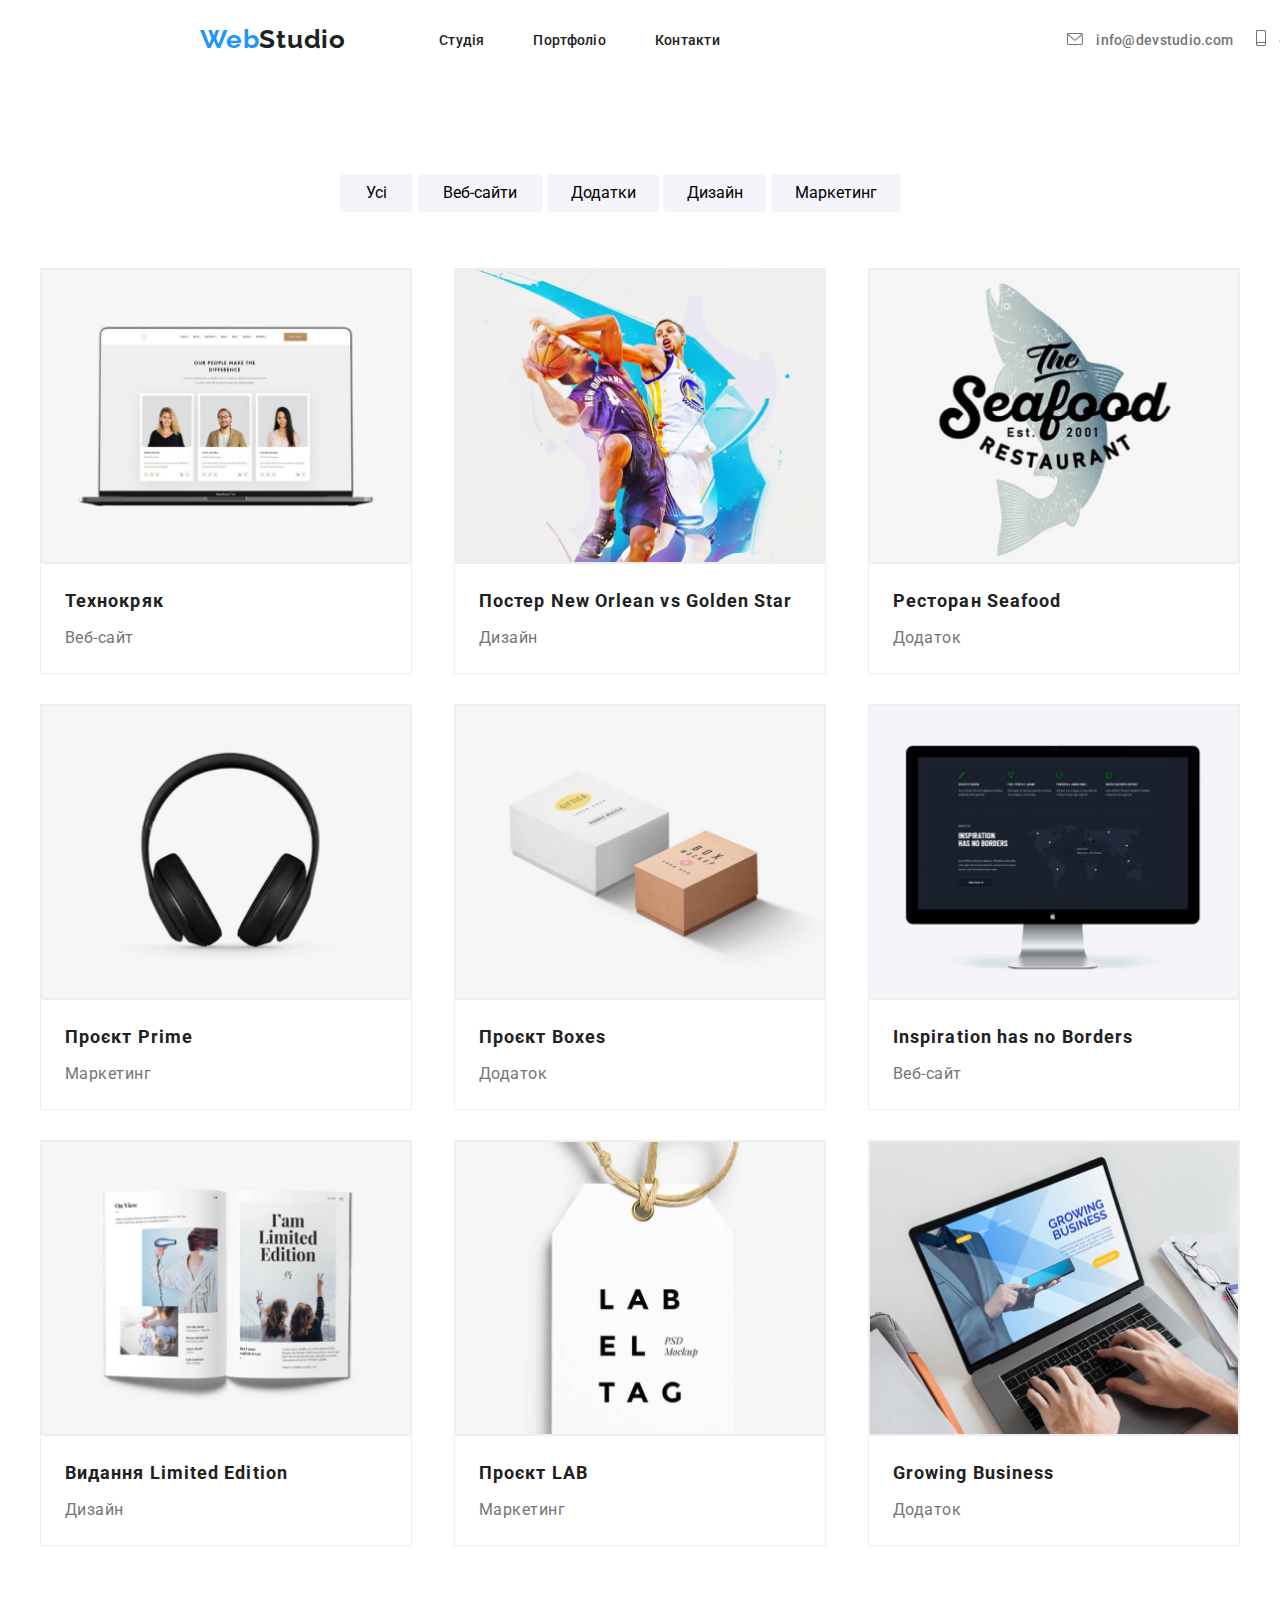
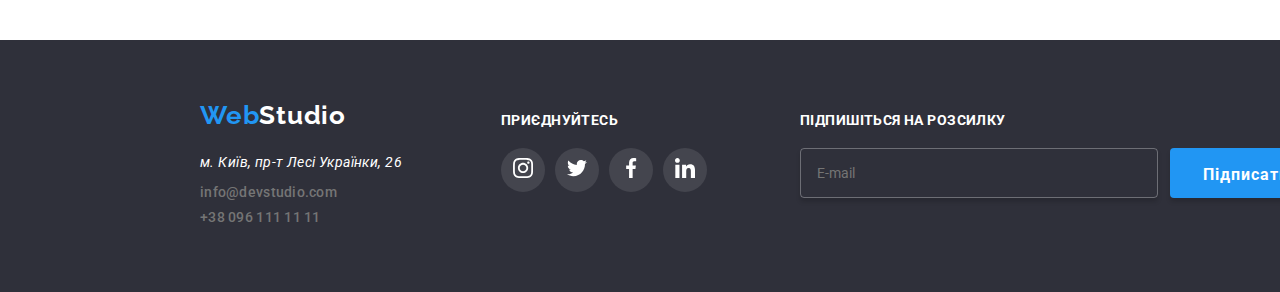
==== portfolio.html @ ee309ab2 "updated" ====
<!DOCTYPE html>
<html lang="en">
  <head>
    <meta charset="UTF-8" />
    <meta http-equiv="X-UA-Compatible" content="IE=edge" />
    <meta name="viewport" content="width=device-width, initial-scale=1.0" />
    <title>Portfolio</title>
    <link href="
https://cdn.jsdelivr.net/npm/modern-normalize@1.1.0/modern-normalize.min.css
" rel="stylesheet">
<link href="https://fonts.googleapis.com/css2?family=Raleway:wght@700&family=Roboto:wght@400;500;700;900&display=swap" 
rel="stylesheet">
<link rel="stylesheet" href="./css/main.min.css">
  </head>
  <body>
    <div class="container">
      <header class="header">
        <div class="header-wrapper">   
              <div class="nav-menu">  
                  <a class="logo-link" href="./index.html"
                ><span class="web">Web</span>Studio</a
              >
            <nav class="navigation">
              <ul class="nav-list">
                <li class="nav-list-item"><a class="nav-list-link-h" href="./index.html"> Студія </a></li>
                <li class="nav-list-item"><a class="nav-list-link-h" href="./portfolio.html"> Портфоліо </a></li>
                <li class="nav-list-item"><a class="nav-list-link-h" href="#"> Контакти </a></li>
              </ul>
            </nav>
            </div>
              <div class="contacts">
                <a class="contact" href="mailto:info@devstudio.com"> 
                  <svg class="icon-contact" width="16" height="12">
                    <use href="./img/icons/symbol-defs.svg#icon-envelope">
                    
                    </use>
                  </svg>
                  info@devstudio.com </a>
                <a class="contact" href="tel:+380961111111">
                  <svg class="icon-contact" width="10" height="16">
                    <use href="./img/icons/symbol-defs.svg#icon-smartphone">

                    </use>
                  </svg> 
                  +38 096 111 11 11</a>
              </div>
        </div>
      </header>
      <!--Golovnyi kontent-->
      <main>
        <div class="main-wrapper">
        <section>
          <div class="btn-s">
          <button class="btn-1"  type="button">Усі</button>
          <button class="btn-2"  type="button">Веб-сайти</button>
          <button class="btn-3"  type="button">Додатки</button>
          <button class="btn-4"  type="button">Дизайн</button>
          <button class="btn-5"  type="button">Маркетинг</button>
          </div>
        </section>
        <section>
          <div class="projects">
              <ul class="works">
                <li class="div-over">
                  <div class="div-to-6">
                    <div class="thumb-p">
                      <img src="imgport/img1.jpg" alt="Технокряк" />
                      <div class="overlay">
                      <p class="portfolio-hover-text">Ресурс пропонує комплексні пропозиції з різним рівнем функціоналу та сервісів. Все це дозволить відвідувачу отримати вичерпні відомості про компанію чи приватну особу.</p>
                    </div>
                    </div>
                    <h3 class="title">Технокряк</h3>
                    <p class="program-type">Веб-сайт</p>
                  </div>
                </li>
                <li class="div-over">
                  <div class="div-to-6">
                    <div class="thumb-p">
                    <img src="imgport/img2.jpg" alt="Постер New Orlean vs Golden Star" />
                      <div class="overlay">
                      <p class="portfolio-hover-text">Ресурс пропонує комплексні пропозиції з різним рівнем функціоналу та сервісів. Все це дозволить відвідувачу отримати вичерпні відомості про компанію чи приватну особу.</p>
                    </div>
                    </div>
                    <h3 class="title">Постер New Orlean vs Golden Star</h3>
                    <p class="program-type">Дизайн</p>
                  </div>
                </li>
                <li class="div-over">
                  <div class="div-to-6">
                    <div class="thumb-p">
                      <img src="imgport/img3.jpg" alt="Ресторан Seafood" />
                      <div class="overlay">
                      <p class="portfolio-hover-text">Ресурс пропонує комплексні пропозиції з різним рівнем функціоналу та сервісів. Все це дозволить відвідувачу отримати вичерпні відомості про компанію чи приватну особу.</p>
                    </div>
                    </div>
                    <h3 class="title">Ресторан Seafood</h3>
                    <p class="program-type">Додаток</p>
                  </div>
                </li>
                <li class="div-over">
                  <div class="div-to-6">
                    <div class="thumb-p">
                      <img src="imgport/img4.jpg" alt="Проєкт Prime" />
                      <div class="overlay">
                      <p class="portfolio-hover-text">Ресурс пропонує комплексні пропозиції з різним рівнем функціоналу та сервісів. Все це дозволить відвідувачу отримати вичерпні відомості про компанію чи приватну особу.</p>
                    </div>
                    </div>
                    <h3 class="title">Проєкт Prime</h3>
                    <p class="program-type">Маркетинг</p>
                  </div>
                </li>
                <li class="div-over">
                  <div class="div-to-6">
                    <div class="thumb-p">
                    <img src="imgport/img5.jpg" alt="Проєкт Boxes">
                      <div class="overlay">
                      <p class="portfolio-hover-text">Ресурс пропонує комплексні пропозиції з різним рівнем функціоналу та сервісів. Все це дозволить відвідувачу отримати вичерпні відомості про компанію чи приватну особу.</p>
                    </div>
                    </div>
                    <h3 class="title">Проєкт Boxes</h3>
                    <p class="program-type">Додаток</p>
                  </div>
                </li>
                <li class="div-over">
                  <div class="div-to-6">
                    <div class="thumb-p">
                      <img src="imgport/img6.jpg" alt="Inspiration has no Borders">
                      <div class="overlay">
                      <p class="portfolio-hover-text">Ресурс пропонує комплексні пропозиції з різним рівнем функціоналу та сервісів. Все це дозволить відвідувачу отримати вичерпні відомості про компанію чи приватну особу.</p>
                    </div>
                    </div>
                    <h3 class="title">Inspiration has no Borders</h3>
                    <p class="program-type">Веб-сайт</p>
                  </div>
                </li>
                <li class="div-over">
                  <div class="div-from-7">
                    <div class="thumb-p">
                      <img src="imgport/img7.jpg" alt="Видання Limited Edition">
                      <div class="overlay">
                      <p class="portfolio-hover-text">Ресурс пропонує комплексні пропозиції з різним рівнем функціоналу та сервісів. Все це дозволить відвідувачу отримати вичерпні відомості про компанію чи приватну особу.</p>
                      </div>
                    </div>
                    <h3 class="title">Видання Limited Edition</h3>
                    <p class="program-type">Дизайн</p>
                  </div>
                </li>
                <li class="div-over">
                  <div class="div-from-7">
                    <div class="thumb-p">
                      <img src="imgport/img8.jpg" alt="Проєкт LAB">
                      <div class="overlay">
                      <p class="portfolio-hover-text">Ресурс пропонує комплексні пропозиції з різним рівнем функціоналу та сервісів. Все це дозволить відвідувачу отримати вичерпні відомості про компанію чи приватну особу.</p>
                    </div>
                    </div>
                    <h3 class="title">Проєкт LAB</h3>
                    <p class="program-type">Маркетинг</p>
                  </div>
                </li>
                <li class="div-over">
                  <div class="div-from-7">
                    <div class="thumb-p">
                      <img src="imgport/img9.jpg" alt="Growing Business">
                      <div class="overlay">
                      <p class="portfolio-hover-text">Ресурс пропонує комплексні пропозиції з різним рівнем функціоналу та сервісів. Все це дозволить відвідувачу отримати вичерпні відомості про компанію чи приватну особу.</p>
                    </div>
                    </div>
                    <h3 class="title">Growing Business</h3>
                    <p class="program-type">Додаток</p>
                  </div>
                </li>
              </ul>
            </div>
        </section>
        </div>
      </main>
      <!--Футер-->
  <footer class="footer">
        <div class="footer-wrapper">
          <section class="address">
          <div class="address-footer">
            <!--logo-->
            <nav class="nav-logo">
              <a class="logo" href="./index.html"><span class="web">Web</span>Studio</a>
            </nav>
            <!--Aдреса-->
            <address class="street">м. Київ, пр-т Лесі Українки, 26</address>
            <!--Контактні дані-->
            <ul class="contact-footer">
              <li>
                <a href="mailto:info@devstudio.com"> info@devstudio.com </a>
              </li>
              <li class="tel-item">
                <a href="tel:+380961111111"> +38 096 111 11 11 </a>
              </li>
            </ul>
            </div>
            </section>
            <section class="join">
              <h2>приєднуйтесь</h2>
                    <ul class="links-footer">
                      <li class="link-li-footer">
                        <a href="#">
                          <svg class="link-footer">
                            <use href="./img/icons/symbol-defs.svg#icon-instagram">

                            </use>
                          </svg>
                        </a>
                      </li>
                      <li class="link-li-footer">
                        <a href="#">
                          <svg class="link-footer">
                            <use href="./img/icons/symbol-defs.svg#icon-twitter">

                            </use>
                          </svg>
                        </a>
                      </li>
                      <li class="link-li-footer">
                        <a href="#">
                          <svg class="link-footer">
                            <use href="./img/icons/symbol-defs.svg#icon-facebook">

                            </use>
                          </svg>
                        </a>
                      </li>
                      <li class="link-li-footer">
                        <a href="#">
                          <svg class="link-footer">
                            <use href="./img/icons/symbol-defs.svg#icon-linkedin">

                            </use>
                          </svg>
                        </a>
                      </li>
                    </ul>
        </section>
        <!-- telegram -->
                <section class="telegram">
          <form class="footer-form">
            <label class="footer-label">Підпишіться на розсилку
              <input class="footer-input" type="email" required placeholder="E-mail" >
            </label>
            <button type="submit" class="telegram-btn">
              Підписатися
              <svg class="telegram-icon">
                <use href="./img/icons/symbol-defs.svg#icon-telegram-modal"></use>
              </svg>
            </button>
          </form>
        </section>
        </div>
      </footer>
    </div>
  </body>
</html>
---- css/main.min.css ----
.footer{width:1600px;height:252px;background-color:#2f303a;padding-top:60px;padding-bottom:60px}.logo{font-family:"Raleway",sans-serif;font-weight:700;font-size:26px;line-height:1.2;letter-spacing:.03em;color:#fff;text-decoration:none}.address-footer{display:flex;flex-direction:column;width:231px}.street{margin-top:20px;font-weight:400;font-size:14px;line-height:1.71;letter-spacing:.03em;margin-bottom:9px;color:#fff}.tel-item{margin-top:9px}.footer-wrapper{display:flex;width:1200px;margin:0 auto}.contact-footer{font-weight:500;font-size:14px;line-height:1.15;letter-spacing:.02em}.contact-footer a{text-decoration:none;color:#757575}.address-footer a:hover{color:#2196f3;transition:color 500ms ease-out}.address-footer a:focus{color:#2196f3;transition:color 500ms ease-out}.footer-wrapper a:focus{color:#2196f3;transition:color 500ms ease-out}.link-footer{width:20px;height:20px;fill:#fff}.links-footer{display:flex;justify-content:space-between;width:206px}.link-li-footer{display:flex;justify-content:center;align-items:center;width:44px;height:44px;border-radius:50%;background-color:rgba(255,255,255,.1)}.link-li-footer:hover{border-radius:50%;background-color:#2196f3;transition:background-color 1s ease}.link-li-footer:focus{border-radius:50%;background-color:#2196f3;transition:background-color 1s ease}.footer-wrapper h2{color:#fff;font-size:14px;font-weight:700;letter-spacing:.42px;margin-bottom:20px;text-transform:uppercase}.join{display:flex;flex-direction:column;margin-left:70px;padding-top:12px}.telegram-icon{width:24px;height:24px;fill:#fff}.telegram-btn{width:200px;height:50px;border-radius:4px;background:#2196f3;box-shadow:0px 4px 4px 0px rgba(0,0,0,.15);border:none;color:#fff;text-align:center;font-size:16px;font-style:normal;font-weight:700;line-height:30px;letter-spacing:.96px;position:absolute;left:370px;animation:back 5s linear 500ms infinite}.footer-input{width:358px;height:50px;border-radius:4px;border:1px solid rgba(255,255,255,.3);background:rgba(33,150,243,0);box-shadow:0px 4px 4px 0px rgba(0,0,0,.15);padding-left:16px;outline:none;color:#fff;cursor:pointer;margin-top:20px;margin-right:12px}.footer-label{color:#fff;font-size:14px;font-weight:700;line-height:normal;letter-spacing:.42px;text-transform:uppercase}.telegram{padding-top:12px;width:570px}.footer-form{display:flex;align-items:flex-end;position:relative;left:93px}@keyframes back{0%{background-color:red}50%{background-color:#000}100%{background-color:#2196f3}}.header{width:1600px}.header-wrapper{width:1200px;height:80px;margin:0 auto;display:flex;justify-content:space-between;align-items:center}.nav-menu{display:flex;justify-content:space-between;align-items:center;width:520px}.contacts{display:flex;width:333px;justify-content:space-between;align-items:center}.icon-contact{margin-right:10px;fill:#757575}.logo-link{font-family:"Raleway",sans-serif;font-weight:700;font-size:26px;line-height:1.2;letter-spacing:.03em;color:#212121;text-decoration:none}.web{color:#2196f3;padding-top:24px}.nav-list{display:flex;justify-content:space-between;width:281px;font-weight:500;font-size:14px;line-height:1.15;letter-spacing:.02em}.nav-list-item{position:relative}.nav-list a{text-decoration:none;color:#212121}.nav-list a:hover{color:#2196f3}.contact{font-weight:500;font-size:14px;line-height:1.15;letter-spacing:.02em;text-decoration:none;color:#757575}.contact:hover .icon-contact,.contact:focus .icon-contact{fill:#2196f3;transition:fill 250ms ease-in}.contact:hover{color:#2196f3;transition:color 250ms ease-in}.header-wrapper a:focus{color:#2196f3;transition:color 250ms ease-in}.nav-list-item::after{position:absolute;top:44px;left:0;content:"";width:100%;height:4px;border-radius:2px;background-color:#2196f3;transform:scaleX(0);transition:transform .5s;transform-origin:right}.nav-list-item:hover::after{transform:scaleX(1);transform-origin:left}.hero{width:1600px;padding-top:200px;padding-bottom:200px;background-color:#2f303a;background-image:linear-gradient(to right, rgba(47, 48, 58, 0.4), rgba(47, 48, 58, 0.4)),url("/font/new_photo.jpg");background-position:center;background-repeat:no-repeat;background-size:cover}.hero h1{text-align:center}.hero-title{font-weight:900;font-size:44px;line-height:1.36;text-align:center;letter-spacing:.06em;text-transform:uppercase;color:#fff}.hero-btn{width:216px;height:50px;margin:0 auto;background:#2196f3;box-shadow:0px 4px 4px rgba(0,0,0,.15);border-radius:4px;font-weight:700;font-size:16px;line-height:30px;display:block;text-align:center;letter-spacing:.06em;color:#fff}.backdrop{position:fixed;top:0;left:0;width:100%;height:100%;background-color:rgba(0,0,0,.3);z-index:99;display:flex;justify-content:center;align-items:center}.modal{position:fixed;padding:40px;border-radius:4px;z-index:100;border-radius:4px;background:#fff;box-shadow:0px 2px 1px 0px rgba(0,0,0,.2),0px 1px 1px 0px rgba(0,0,0,.14),0px 1px 3px 0px rgba(0,0,0,.12)}.modal-input{margin-top:4px;margin-bottom:10px;width:448px;height:40px;border-radius:4px;border:1px solid rgba(33,33,33,.2);outline:none;padding:12px 0 12px 42px;cursor:pointer}.modal-input:hover,.modal-input:focus{border-radius:4px;border:1px solid #2196f3}.modal-icon:hover,.modal-icon:focus{fill:#2196f3;transition:fill 250ms ease}.modal-input:focus+.modal-icon{fill:#2196f3;transition:fill 250ms ease}.modal-input:hover+.modal-icon{fill:#2196f3;transition:fill 250ms ease}.modal-title{color:#212121;text-align:center;font-size:20px;font-weight:700;line-height:normal;letter-spacing:.6px;margin-bottom:12px}.modal-label{display:flex;flex-direction:column;color:#757575;font-size:12px;font-weight:400;line-height:normal;letter-spacing:.12px;position:relative}.btn-submit{width:200px;height:50px;border-radius:4px;background:#2196f3;box-shadow:0px 4px 4px 0px rgba(0,0,0,.15);color:#fff;text-align:center;font-size:16px;font-weight:700;line-height:30px;letter-spacing:.96px;border:none;margin:30px 124px 0 124px}textarea{resize:none;margin-top:4px;border-radius:4px;border:1px solid rgba(33,33,33,.2);padding:12px 16px}.modal-textarea::-moz-placeholder{color:rgba(117,117,117,.5);font-size:12px;font-weight:400;line-height:normal;letter-spacing:.12px}.modal-textarea::placeholder{color:rgba(117,117,117,.5);font-size:12px;font-weight:400;line-height:normal;letter-spacing:.12px}.modal-icon{width:18px;height:18px;position:absolute;top:29px;left:12px;cursor:pointer}.is-hidden{opacity:0;visibility:hidden;pointer-events:none}.modal-close{position:absolute;top:8px;right:8px;width:30px;height:30px;display:flex;justify-content:center;align-items:center;border-radius:50%;border-color:rgba(0,0,0,.1);background-color:#fff;cursor:pointer}.icon-close-modal{fill:#212121;width:18px;height:18px}.icon-close-modal:hover,.icon-close-modal:focus{fill:#2196f3;transition:fill 250ms ease}.modal-text{margin-top:20px}.checkbox{width:16px;height:15px;margin-left:12px;margin-right:5px}.modal-href{color:#2196f3}.features{width:1200px;margin:0 auto}.perevagy{padding-top:94px;padding-bottom:94px}.features-icons-all{display:flex;justify-content:space-between;width:1200px}.features-list-icons:nth-child(n){width:270px;border-radius:4px;background:#f5f4fa}.features-icons{width:70px;height:70px;margin:25px 100px}.features-list{display:flex;justify-content:space-between}.features-list-item{width:270px}.features-subtitle{margin-top:30px;font-weight:700;font-size:14px;margin-bottom:10px;line-height:1.15;letter-spacing:.03em;text-transform:uppercase;color:#212121}.features-paragraf{font-weight:400;font-size:14px;line-height:1.7;letter-spacing:.03em;color:#757575}.works-i{width:1200px;margin-left:215px;margin-bottom:94px}.our-skills{font-weight:700;font-size:36px;line-height:1.17;text-align:center;letter-spacing:.03em;color:#212121;margin-top:0;margin-bottom:50px}.images-i{display:flex;justify-content:space-between;position:relative}.thumb:nth-child(n)::after{content:"";position:absolute;width:370px;bottom:0;height:70px;background:rgba(47,48,58,.8);color:#fff;display:flex;justify-content:center;align-items:center;text-align:center;font-size:14px;font-weight:700;line-height:normal;letter-spacing:.42px;text-transform:uppercase}.thumb:nth-child(1)::after{content:"Десктопні додатки"}.thumb:nth-child(2)::after{content:"Мобільні додатки"}.thumb:nth-child(3)::after{content:"Дизайнерські рішення "}.thumb{width:370px;height:294px}.thumb>img{display:block;width:100%;height:100%;-o-object-fit:cover;object-fit:cover;-o-object-position:center;object-position:center}.thumb-people{width:270px;height:260px;margin-bottom:30px}.thumb-people>img{display:block;width:100%;height:100%;-o-object-fit:cover;object-fit:cover;-o-object-position:center;object-position:center}.our-team{margin-bottom:50px;font-weight:700;font-size:36px;line-height:1.17px;text-align:center;letter-spacing:.03em;color:#212121}.us{padding-top:94px;padding-bottom:94px;background-color:#f5f4fa}.team{display:flex;justify-content:space-between;width:1200px;margin:0 auto}.people{font-weight:500;margin-bottom:10px;font-size:16px;line-height:1.19;text-align:center;letter-spacing:.03em;color:#212121}.team p{font-weight:400;font-size:16px;line-height:1.19;text-align:center;letter-spacing:.03em;color:#757575}.card{background-color:#fff;box-shadow:0px 1px 3px rgba(0,0,0,.12),0px 1px 1px rgba(0,0,0,.14),0px 2px 1px rgba(0,0,0,.2);border-radius:0px 0px 4px 4px;width:270px;padding-bottom:30px}.links{display:flex;justify-content:space-between;width:206px;margin:16px auto 0}.link{width:20px;height:20px;fill:#afb1b8}.link-li{display:flex;align-items:center;justify-content:center;width:44px;height:44px}.link-li:hover .link{fill:#fff;transition:fill .5s ease}.link-li:focus .link{fill:#fff;transition:fill .5s ease}.link-li:hover{border-radius:50%;background-color:#2196f3;transition:background-color .5s ease-out}.link-li:focus{border-radius:50%;background-color:#2196f3;transition:background-color .5s ease-out}.regular-customers{padding-top:94px;padding-bottom:94px}.customers{display:flex;justify-content:space-between;margin-left:215px;width:1200px}.logo{width:106px;height:60px}.customers-list-item{display:flex;align-items:center;justify-content:center;width:170px;height:92px;border-radius:4px;border:1px solid #afb1b8}.customers-list-item:hover .logo{fill:#2196f3;transition:fill 750ms ease-in}.customers-list-item:hover{border:1px solid #2196f3;transition:border 750ms ease-in}.customers-list-item:focus .logo{fill:#2196f3;transition:fill 750ms ease-in}.customers-list-item:focus{border:1px solid #2196f3;transition:border 750ms ease-in}.customers-title{color:#212121;text-align:center;font-size:36px;font-weight:700;margin-bottom:50px;letter-spacing:1.08px}.logo{fill:#afb1b8}.visually-hidden{position:absolute !important;clip:rect(1px 1px 1px 1px);clip:rect(1px, 1px, 1px, 1px);padding:0 !important;border:0 !important;height:1px !important;width:1px !important;overflow:hidden}body{font-family:"Roboto",sans-serif;font-style:normal}h1,h3,p,h2,ul{margin:0;padding:0}li{list-style-type:none}.container{max-width:1600px;margin:0 auto;background-color:#fff}body{font-family:"Roboto",sans-serif;font-style:normal}.container{max-width:1600px;margin:0 auto;background-color:#fff}ul,p,h3{margin:0;padding:0}li{list-style-type:none}a{text-decoration:none}.footer{width:1600px;height:252px;background-color:#2f303a;padding-top:60px;padding-bottom:60px}.logo{font-family:"Raleway",sans-serif;font-weight:700;font-size:26px;line-height:1.2;letter-spacing:.03em;color:#fff;text-decoration:none}.address-footer{display:flex;flex-direction:column;width:231px}.street{font-weight:400;margin-top:20px;font-size:14px;line-height:1.71;letter-spacing:.03em;margin-bottom:9px;color:#fff}.tel-item{margin-top:9px}.footer-wrapper{display:flex;width:1200px;margin:0 auto}.contact-footer{font-weight:500;font-size:14px;line-height:1.15;letter-spacing:.02em}.contact-footer a{text-decoration:none;color:#757575}.address-footer a:hover{color:#2196f3;transition:color 500ms ease-out}.address-footer a:focus{color:#2196f3;transition:color 500ms ease-out}.footer-wrapper a:focus{color:#2196f3;transition:color 500ms ease-out}.link-footer{width:20px;height:20px;fill:#fff}.links-footer{display:flex;justify-content:space-between;width:206px}.link-li-footer{display:flex;justify-content:center;align-items:center;width:44px;height:44px;border-radius:50%;background-color:rgba(255,255,255,.1)}.link-li-footer:hover{border-radius:50%;background-color:#2196f3;transition:background-color 1s ease}.link-li-footer:focus{border-radius:50%;background-color:#2196f3;transition:background-color 1s ease}.footer-wrapper h2{color:#fff;font-size:14px;font-weight:700;letter-spacing:.42px;margin-bottom:20px;text-transform:uppercase}.join{display:flex;flex-direction:column;margin-left:70px;padding-top:12px}.telegram-icon{width:24px;height:24px;fill:#fff}.telegram-btn{width:200px;height:50px;border-radius:4px;background:#2196f3;box-shadow:0px 4px 4px 0px rgba(0,0,0,.15);border:none;color:#fff;text-align:center;font-size:16px;font-style:normal;font-weight:700;line-height:30px;letter-spacing:.96px;position:absolute;left:370px;animation:back 5s linear 500ms infinite}.footer-input{width:358px;height:50px;border-radius:4px;border:1px solid rgba(255,255,255,.3);background:rgba(33,150,243,0);box-shadow:0px 4px 4px 0px rgba(0,0,0,.15);padding-left:16px;outline:none;color:#fff;cursor:pointer;margin-top:20px;margin-right:12px}.footer-label{color:#fff;font-size:14px;font-weight:700;line-height:normal;letter-spacing:.42px;text-transform:uppercase}.telegram{padding-top:12px;width:570px}.footer-form{display:flex;align-items:flex-end;position:relative;left:93px}@keyframes back{0%{background-color:red}50%{background-color:#000}100%{background-color:#2196f3}}.header{width:1600px}.header-wrapper{width:1200px;height:80px;margin:0 auto;display:flex;justify-content:space-between;align-items:center}.nav-menu{display:flex;justify-content:space-between;align-items:center;width:520px}.contacts{display:flex;width:333px;justify-content:space-between;align-items:center}.icon-contact{margin-right:10px;fill:#757575}.logo-link{font-family:"Raleway",sans-serif;font-weight:700;font-size:26px;line-height:1.2;letter-spacing:.03em;color:#212121;text-decoration:none}.web{color:#2196f3;padding-top:24px}.nav-list{display:flex;justify-content:space-between;width:281px;font-weight:500;font-size:14px;line-height:1.15;letter-spacing:.02em}.nav-list-item::after{position:absolute;top:44px;left:0;content:"";width:100%;height:4px;border-radius:2px;background-color:#2196f3;transform:scaleX(0);transition:transform .5s;transform-origin:right}.nav-list-item:hover::after{transform:scaleX(1);transform-origin:left}.nav-list-item{position:relative}.nav-list a{text-decoration:none;color:#212121}.nav-list a:hover{color:#2196f3}.contact{font-weight:500;font-size:14px;line-height:1.15;letter-spacing:.02em;text-decoration:none;color:#757575}.contact:hover .icon-contact,.contact:focus .icon-contact{fill:#2196f3;transition:fill 1s ease-in}.contact:hover{color:#2196f3;transition:color 250ms ease-in}.header-wrapper a:focus{color:#2196f3}.overlay:hover{width:100%;height:100%;background-color:rgba(33,150,243,.9);position:absolute;top:0;cursor:pointer;transition:background-color 1s ease}.overlay:hover .portfolio-hover-text{opacity:1}.div-over:hover .overlay{cursor:pointer;opacity:1}.portfolio-hover-text{color:#fff;font-family:Roboto;font-size:18px;font-style:normal;font-weight:400;line-height:1.55;letter-spacing:.54px;position:absolute;opacity:0;top:63px;bottom:63px;left:24px;right:24px}.thumb-p{position:relative}.main-wrapper{width:1200px;margin:0 auto;background-color:#fff}.btn-s{width:575px;margin:94px 298px 34px 297px;padding-right:8px;font-weight:500;font-size:16px;line-height:26px;text-align:center;letter-spacing:.03em;color:#212121}.btn-s button:hover{background-color:#2196f3;color:#fff;transition:background-color 1s ease;cursor:pointer}.btn-s button:focus{background-color:#2196f3;color:#fff;transition:background-color 1s ease;cursor:pointer}.btn-1{width:73px;border:none;height:38px;border-radius:4px;background:#f5f4fa}.btn-2{width:125px;border:none;height:38px;border-radius:4px;background:#f5f4fa}.btn-3{width:112px;height:38px;border:none;border-radius:4px;background:#f5f4fa}.btn-4{width:103px;height:38px;border:none;border-radius:4px;background:#f5f4fa}.btn-5{width:130px;height:38px;border:none;border-radius:4px;background:#f5f4fa}.thumb-p{width:370px;height:294px}.thumb-p>img{display:block;width:100%;height:100%;-o-object-fit:cover;object-fit:cover;-o-object-position:center;object-position:center}.projects li{list-style-type:none}.projects div{box-sizing:border-box;background:#fff;border:1px solid #eee}.works{display:flex;flex-wrap:wrap;justify-content:space-between;margin:56px auto 94px auto}.projects{width:1200px}.div-to-6{margin-bottom:30px}.title{font-weight:700;font-size:18px;line-height:36px;letter-spacing:.06em;width:322px;height:36px;margin:20px 24px 4px 24px;color:#212121}.program-type{font-weight:400;font-size:16px;line-height:30px;letter-spacing:.03em;margin:4px 24px 20px 24px;color:#757575}/*# sourceMappingURL=main.min.css.map */
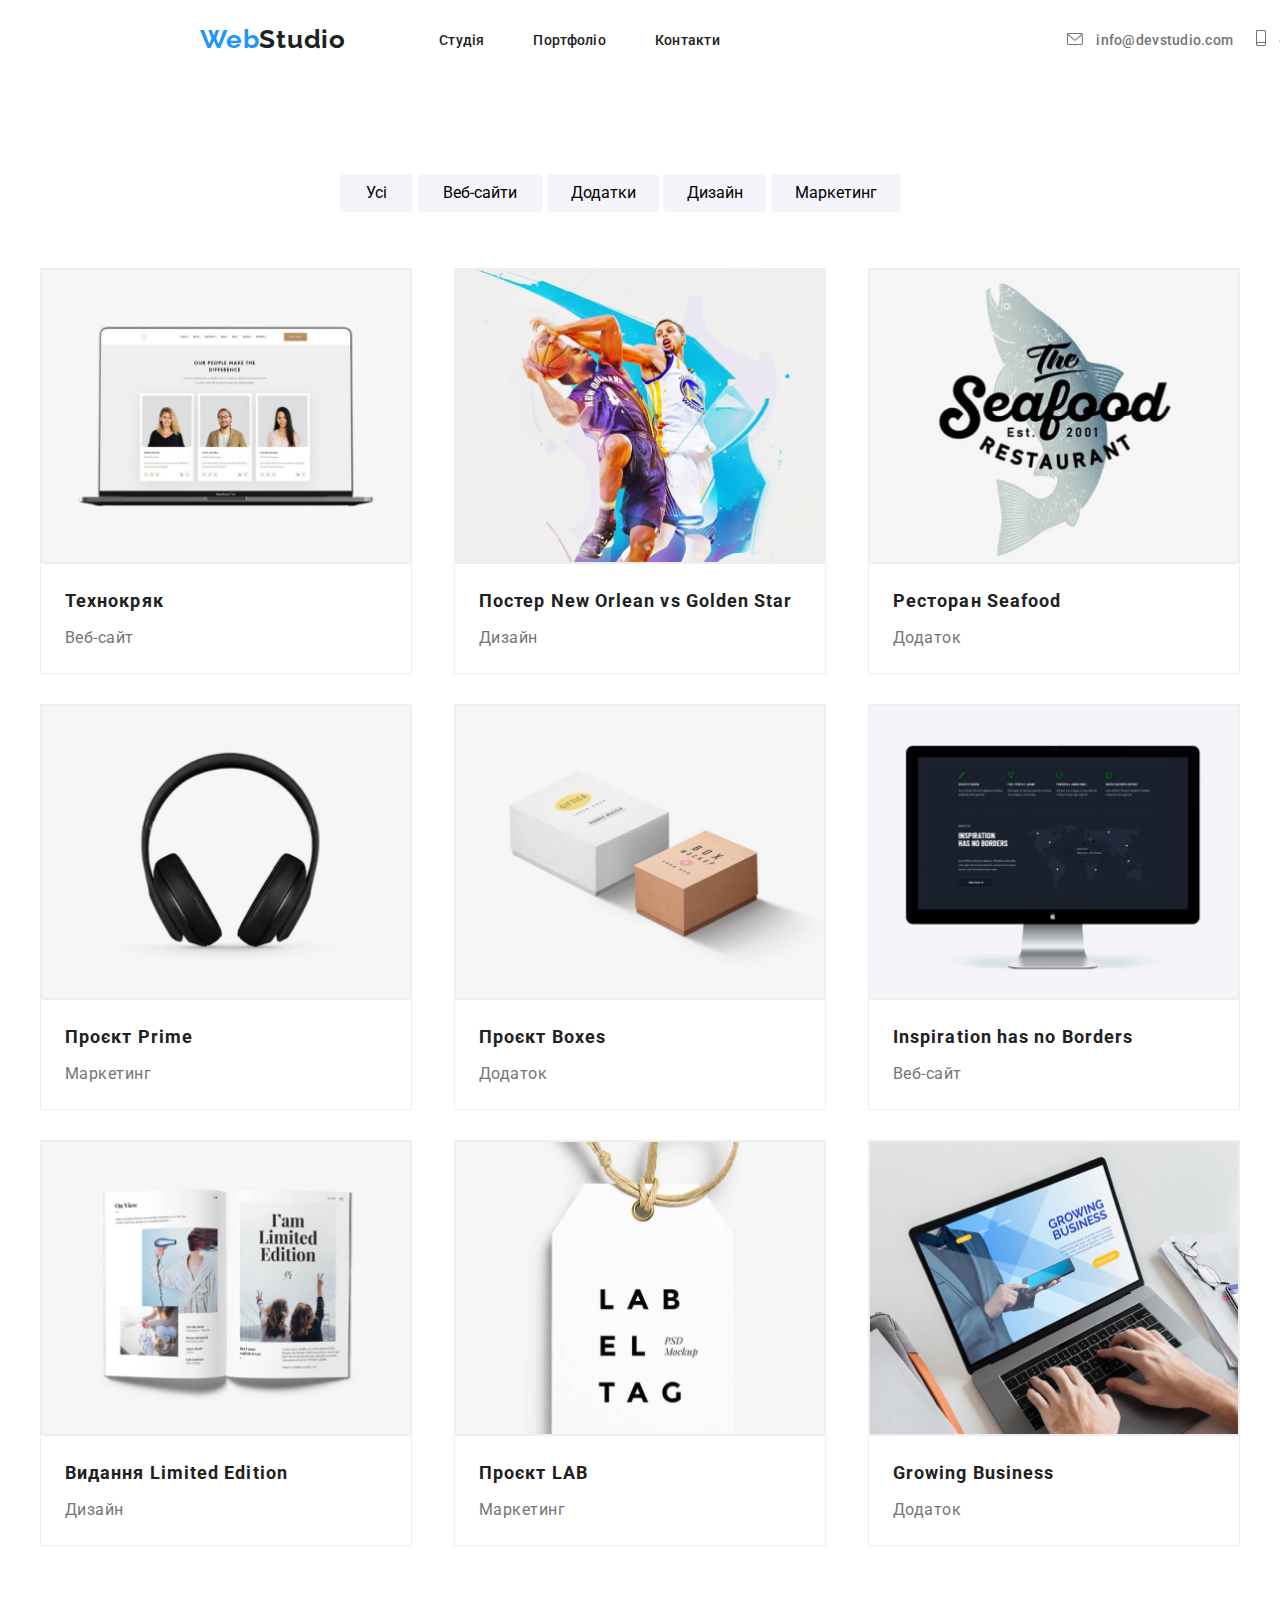
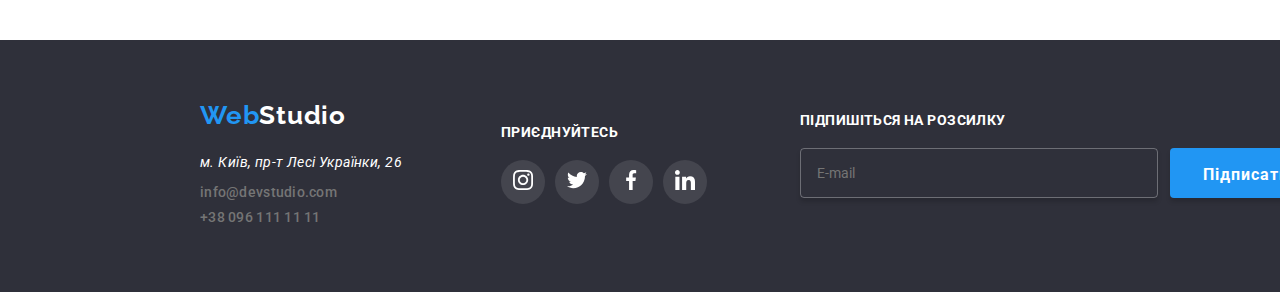
==== commit 04622ea9: "updated" ====
--- a/portfolio.html
+++ b/portfolio.html
@@ -10,7 +10,7 @@
 " rel="stylesheet">
 <link href="https://fonts.googleapis.com/css2?family=Raleway:wght@700&family=Roboto:wght@400;500;700;900&display=swap" 
 rel="stylesheet">
-<link rel="stylesheet" href="./css/main.min.css">
+<link rel="stylesheet" href="./css/portfolio.min.css">
   </head>
   <body>
     <div class="container">
--- a/css/portfolio.min.css
+++ b/css/portfolio.min.css
@@ -0,0 +1 @@
+body{font-family:"Roboto",sans-serif;font-style:normal}.container{max-width:1600px;margin:0 auto;background-color:#fff}ul,p,h3{margin:0;padding:0}li{list-style-type:none}a{text-decoration:none}.header{width:1600px}.header-wrapper{width:1200px;height:80px;margin:0 auto;display:flex;justify-content:space-between;align-items:center}.nav-menu{display:flex;justify-content:space-between;align-items:center;width:520px}.contacts{display:flex;width:333px;justify-content:space-between;align-items:center}.icon-contact{margin-right:10px;fill:#757575}.logo-link{font-family:"Raleway",sans-serif;font-weight:700;font-size:26px;line-height:1.2;letter-spacing:.03em;color:#212121;text-decoration:none}.web{color:#2196f3;padding-top:24px}.nav-list{display:flex;justify-content:space-between;width:281px;font-weight:500;font-size:14px;line-height:1.15;letter-spacing:.02em}.nav-list-item{position:relative}.nav-list a{text-decoration:none;color:#212121}.nav-list a:hover{color:#2196f3}.contact{font-weight:500;font-size:14px;line-height:1.15;letter-spacing:.02em;text-decoration:none;color:#757575}.contact:hover .icon-contact,.contact:focus .icon-contact{fill:#2196f3;transition:fill 250ms ease-in}.contact:hover{color:#2196f3;transition:color 250ms ease-in}.header-wrapper a:focus{color:#2196f3;transition:color 250ms ease-in}.nav-list-item::after{position:absolute;top:44px;left:0;content:"";width:100%;height:4px;border-radius:2px;background-color:#2196f3;transform:scaleX(0);transition:transform .5s;transform-origin:right}.nav-list-item:hover::after{transform:scaleX(1);transform-origin:left}.btn-s{width:575px;margin:94px 298px 34px 297px;padding-right:8px;font-weight:500;font-size:16px;line-height:26px;text-align:center;letter-spacing:.03em;color:#212121}.btn-s button:hover{background-color:#2196f3;color:#fff;transition:background-color 1s ease;cursor:pointer}.btn-s button:focus{background-color:#2196f3;color:#fff;transition:background-color 1s ease;cursor:pointer}.btn-1{width:73px;border:none;height:38px;border-radius:4px;background:#f5f4fa}.btn-2{width:125px;border:none;height:38px;border-radius:4px;background:#f5f4fa}.btn-3{width:112px;height:38px;border:none;border-radius:4px;background:#f5f4fa}.btn-4{width:103px;height:38px;border:none;border-radius:4px;background:#f5f4fa}.btn-5{width:130px;height:38px;border:none;border-radius:4px;background:#f5f4fa}.overlay:hover{width:100%;height:100%;background-color:rgba(33,150,243,.9);position:absolute;top:0;cursor:pointer;transition:background-color 1s ease}.overlay:hover .portfolio-hover-text{opacity:1}.div-over:hover .overlay{cursor:pointer;opacity:1}.portfolio-hover-text{color:#fff;font-family:Roboto;font-size:18px;font-style:normal;font-weight:400;line-height:1.55;letter-spacing:.54px;position:absolute;opacity:0;top:63px;bottom:63px;left:24px;right:24px}.thumb-p{position:relative}.main-wrapper{width:1200px;margin:0 auto;background-color:#fff}.thumb-p{width:370px;height:294px}.thumb-p>img{display:block;width:100%;height:100%;-o-object-fit:cover;object-fit:cover;-o-object-position:center;object-position:center}.projects li{list-style-type:none}.projects div{box-sizing:border-box;background:#fff;border:1px solid #eee}.works{display:flex;flex-wrap:wrap;justify-content:space-between;margin:56px auto 94px auto}.projects{width:1200px}.div-to-6{margin-bottom:30px}.title{font-weight:700;font-size:18px;line-height:36px;letter-spacing:.06em;width:322px;height:36px;margin:20px 24px 4px 24px;color:#212121}.program-type{font-weight:400;font-size:16px;line-height:30px;letter-spacing:.03em;margin:4px 24px 20px 24px;color:#757575}.footer{width:1600px;height:252px;background-color:#2f303a;padding-top:60px;padding-bottom:60px}.logo{font-family:"Raleway",sans-serif;font-weight:700;font-size:26px;line-height:1.2;letter-spacing:.03em;color:#fff;text-decoration:none}.address-footer{display:flex;flex-direction:column;width:231px}.street{margin-top:20px;font-weight:400;font-size:14px;line-height:1.71;letter-spacing:.03em;margin-bottom:9px;color:#fff}.tel-item{margin-top:9px}.footer-wrapper{display:flex;width:1200px;margin:0 auto}.contact-footer{font-weight:500;font-size:14px;line-height:1.15;letter-spacing:.02em}.contact-footer a{text-decoration:none;color:#757575}.address-footer a:hover{color:#2196f3;transition:color 500ms ease-out}.address-footer a:focus{color:#2196f3;transition:color 500ms ease-out}.footer-wrapper a:focus{color:#2196f3;transition:color 500ms ease-out}.link-footer{width:20px;height:20px;fill:#fff}.links-footer{display:flex;justify-content:space-between;width:206px}.link-li-footer{display:flex;justify-content:center;align-items:center;width:44px;height:44px;border-radius:50%;background-color:rgba(255,255,255,.1)}.link-li-footer:hover{border-radius:50%;background-color:#2196f3;transition:background-color 1s ease}.link-li-footer:focus{border-radius:50%;background-color:#2196f3;transition:background-color 1s ease}.footer-wrapper h2{color:#fff;font-size:14px;font-weight:700;letter-spacing:.42px;margin-bottom:20px;text-transform:uppercase}.join{display:flex;flex-direction:column;margin-left:70px;padding-top:12px}.telegram-icon{width:24px;height:24px;fill:#fff}.telegram-btn{width:200px;height:50px;border-radius:4px;background:#2196f3;box-shadow:0px 4px 4px 0px rgba(0,0,0,.15);border:none;color:#fff;text-align:center;font-size:16px;font-style:normal;font-weight:700;line-height:30px;letter-spacing:.96px;position:absolute;left:370px;animation:back 5s linear 500ms infinite}.footer-input{width:358px;height:50px;border-radius:4px;border:1px solid rgba(255,255,255,.3);background:rgba(33,150,243,0);box-shadow:0px 4px 4px 0px rgba(0,0,0,.15);padding-left:16px;outline:none;color:#fff;cursor:pointer;margin-top:20px;margin-right:12px}.footer-label{color:#fff;font-size:14px;font-weight:700;line-height:normal;letter-spacing:.42px;text-transform:uppercase}.telegram{padding-top:12px;width:570px}.footer-form{display:flex;align-items:flex-end;position:relative;left:93px}@keyframes back{0%{background-color:red}50%{background-color:#000}100%{background-color:#2196f3}}/*# sourceMappingURL=portfolio.min.css.map */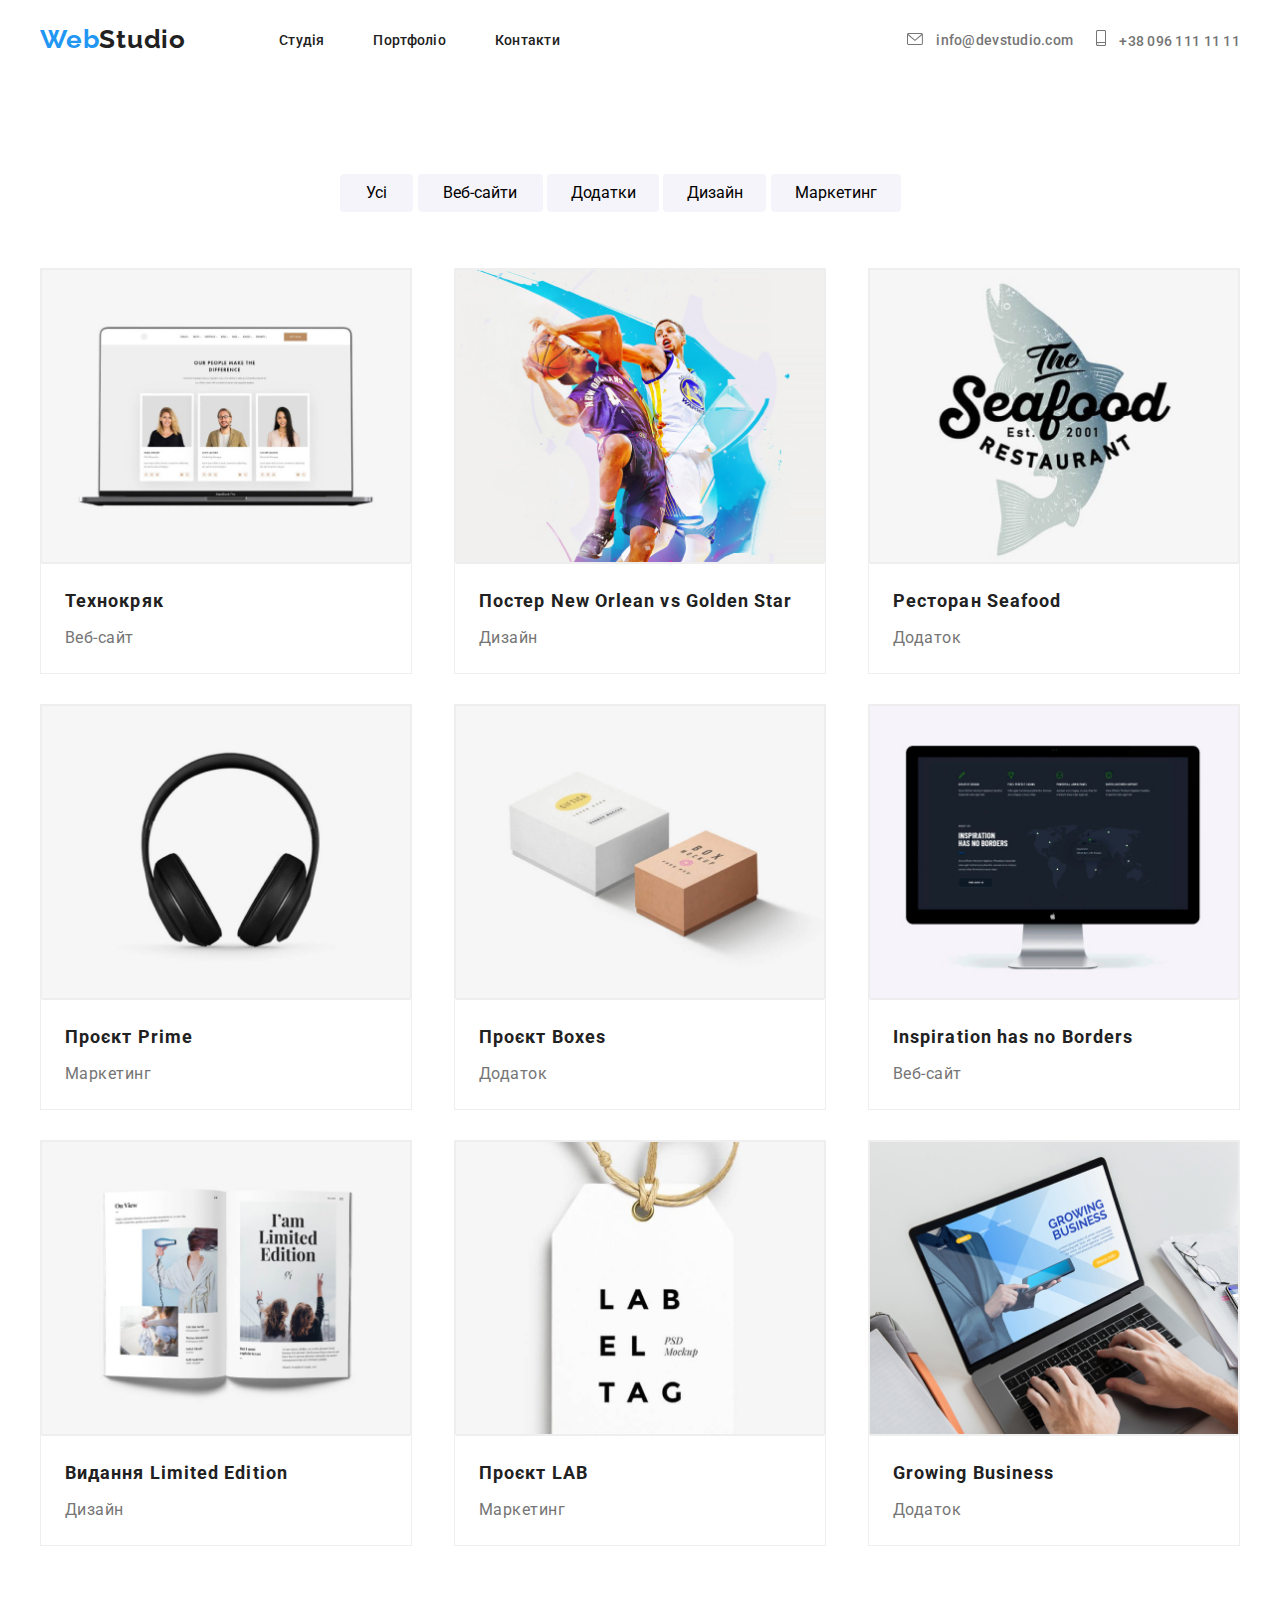
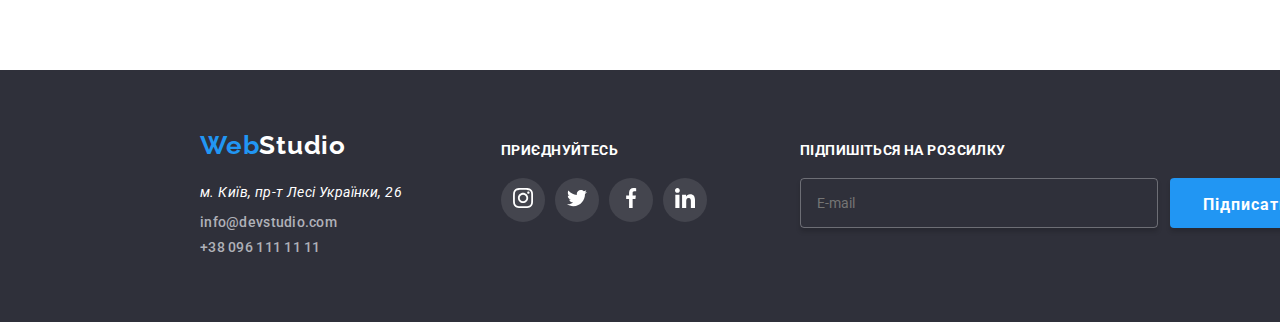
==== commit 84691693: "updated" ====
--- a/portfolio.html
+++ b/portfolio.html
@@ -15,158 +15,169 @@
   <body>
     <div class="container">
       <header class="header">
-        <div class="header-wrapper">   
-              <div class="nav-menu">  
-                  <a class="logo-link" href="./index.html"
-                ><span class="web">Web</span>Studio</a
-              >
+        <div class="header-wrapper">
+          <div class="header-wrapper__left">
+            <a
+              class="logo-link animate__animated animate__bounce"
+              href="./index.html"
+              ><span class="logo-link__web">Web</span>Studio</a
+            >
             <nav class="navigation">
               <ul class="nav-list">
-                <li class="nav-list-item"><a class="nav-list-link-h" href="./index.html"> Студія </a></li>
-                <li class="nav-list-item"><a class="nav-list-link-h" href="./portfolio.html"> Портфоліо </a></li>
-                <li class="nav-list-item"><a class="nav-list-link-h" href="#"> Контакти </a></li>
+                <li class="nav-list__item">
+                  <a class="nav-list__link" href="./index.html"> Студія </a>
+                </li>
+                <li class="nav-list__item">
+                  <a class="nav-list__link" href="./portfolio.html">
+                    Портфоліо
+                  </a>
+                </li>
+                <li class="nav-list__item">
+                  <a class="nav-list__link" href="#"> Контакти </a>
+                </li>
               </ul>
             </nav>
-            </div>
-              <div class="contacts">
-                <a class="contact" href="mailto:info@devstudio.com"> 
-                  <svg class="icon-contact" width="16" height="12">
-                    <use href="./img/icons/symbol-defs.svg#icon-envelope">
-                    
-                    </use>
-                  </svg>
-                  info@devstudio.com </a>
-                <a class="contact" href="tel:+380961111111">
-                  <svg class="icon-contact" width="10" height="16">
-                    <use href="./img/icons/symbol-defs.svg#icon-smartphone">
-
-                    </use>
-                  </svg> 
-                  +38 096 111 11 11</a>
-              </div>
+          </div>
+          <div class="header-wrapper__right">
+            <a
+              class="header-wrapper__contact-link"
+              href="mailto:info@devstudio.com"
+            >
+              <svg class="contact__icon" width="16" height="12">
+                <use href="./img/icons/symbol-defs.svg#icon-envelope"></use>
+              </svg>
+              info@devstudio.com
+            </a>
+            <a class="header-wrapper__contact-link" href="tel:+380961111111">
+              <svg class="contact__icon" width="10" height="16">
+                <use href="./img/icons/symbol-defs.svg#icon-smartphone"></use>
+              </svg>
+              +38 096 111 11 11</a
+            >
+          </div>
         </div>
       </header>
       <!--Golovnyi kontent-->
       <main>
         <div class="main-wrapper">
         <section>
-          <div class="btn-s">
-          <button class="btn-1"  type="button">Усі</button>
-          <button class="btn-2"  type="button">Веб-сайти</button>
-          <button class="btn-3"  type="button">Додатки</button>
-          <button class="btn-4"  type="button">Дизайн</button>
-          <button class="btn-5"  type="button">Маркетинг</button>
+          <div class="buttons-list">
+          <button class="buttons-list__item"  type="button">Усі</button>
+          <button class="buttons-list__item"  type="button">Веб-сайти</button>
+          <button class="buttons-list__item"  type="button">Додатки</button>
+          <button class="buttons-list__item"  type="button">Дизайн</button>
+          <button class="buttons-list__item"  type="button">Маркетинг</button>
           </div>
         </section>
         <section>
           <div class="projects">
-              <ul class="works">
-                <li class="div-over">
-                  <div class="div-to-6">
-                    <div class="thumb-p">
+              <ul class="works-list">
+                <li class="works-list__item">
+                  <div class="works-list__div">
+                    <div class="works-list__thumb">
                       <img src="imgport/img1.jpg" alt="Технокряк" />
                       <div class="overlay">
-                      <p class="portfolio-hover-text">Ресурс пропонує комплексні пропозиції з різним рівнем функціоналу та сервісів. Все це дозволить відвідувачу отримати вичерпні відомості про компанію чи приватну особу.</p>
-                    </div>
-                    </div>
-                    <h3 class="title">Технокряк</h3>
-                    <p class="program-type">Веб-сайт</p>
-                  </div>
-                </li>
-                <li class="div-over">
-                  <div class="div-to-6">
-                    <div class="thumb-p">
+                      <p class="works-list__text">Ресурс пропонує комплексні пропозиції з різним рівнем функціоналу та сервісів. Все це дозволить відвідувачу отримати вичерпні відомості про компанію чи приватну особу.</p>
+                    </div>
+                    </div>
+                    <h3 class="works-list__name">Технокряк</h3>
+                    <p class="works-list__type">Веб-сайт</p>
+                  </div>
+                </li>
+                <li class="works-list__item">
+                  <div class="works-list__div">
+                    <div class="works-list__thumb">
                     <img src="imgport/img2.jpg" alt="Постер New Orlean vs Golden Star" />
                       <div class="overlay">
-                      <p class="portfolio-hover-text">Ресурс пропонує комплексні пропозиції з різним рівнем функціоналу та сервісів. Все це дозволить відвідувачу отримати вичерпні відомості про компанію чи приватну особу.</p>
-                    </div>
-                    </div>
-                    <h3 class="title">Постер New Orlean vs Golden Star</h3>
-                    <p class="program-type">Дизайн</p>
-                  </div>
-                </li>
-                <li class="div-over">
-                  <div class="div-to-6">
-                    <div class="thumb-p">
+                      <p class="works-list__text">Ресурс пропонує комплексні пропозиції з різним рівнем функціоналу та сервісів. Все це дозволить відвідувачу отримати вичерпні відомості про компанію чи приватну особу.</p>
+                    </div>
+                    </div>
+                    <h3 class="works-list__name">Постер New Orlean vs Golden Star</h3>
+                    <p class="works-list__type">Дизайн</p>
+                  </div>
+                </li>
+                <li class="works-list__item">
+                  <div class="works-list__div">
+                    <div class="works-list__thumb">
                       <img src="imgport/img3.jpg" alt="Ресторан Seafood" />
                       <div class="overlay">
-                      <p class="portfolio-hover-text">Ресурс пропонує комплексні пропозиції з різним рівнем функціоналу та сервісів. Все це дозволить відвідувачу отримати вичерпні відомості про компанію чи приватну особу.</p>
-                    </div>
-                    </div>
-                    <h3 class="title">Ресторан Seafood</h3>
-                    <p class="program-type">Додаток</p>
-                  </div>
-                </li>
-                <li class="div-over">
-                  <div class="div-to-6">
-                    <div class="thumb-p">
+                      <p class="works-list__text">Ресурс пропонує комплексні пропозиції з різним рівнем функціоналу та сервісів. Все це дозволить відвідувачу отримати вичерпні відомості про компанію чи приватну особу.</p>
+                    </div>
+                    </div>
+                    <h3 class="works-list__name">Ресторан Seafood</h3>
+                    <p class="works-list__type">Додаток</p>
+                  </div>
+                </li>
+                <li class="works-list__item">
+                  <div class="works-list__div">
+                    <div class="works-list__thumb">
                       <img src="imgport/img4.jpg" alt="Проєкт Prime" />
                       <div class="overlay">
-                      <p class="portfolio-hover-text">Ресурс пропонує комплексні пропозиції з різним рівнем функціоналу та сервісів. Все це дозволить відвідувачу отримати вичерпні відомості про компанію чи приватну особу.</p>
-                    </div>
-                    </div>
-                    <h3 class="title">Проєкт Prime</h3>
-                    <p class="program-type">Маркетинг</p>
-                  </div>
-                </li>
-                <li class="div-over">
-                  <div class="div-to-6">
-                    <div class="thumb-p">
+                      <p class="works-list__text">Ресурс пропонує комплексні пропозиції з різним рівнем функціоналу та сервісів. Все це дозволить відвідувачу отримати вичерпні відомості про компанію чи приватну особу.</p>
+                    </div>
+                    </div>
+                    <h3 class="works-list__name">Проєкт Prime</h3>
+                    <p class="works-list__type">Маркетинг</p>
+                  </div>
+                </li>
+                <li class="works-list__item">
+                  <div class="works-list__div">
+                    <div class="works-list__thumb">
                     <img src="imgport/img5.jpg" alt="Проєкт Boxes">
                       <div class="overlay">
-                      <p class="portfolio-hover-text">Ресурс пропонує комплексні пропозиції з різним рівнем функціоналу та сервісів. Все це дозволить відвідувачу отримати вичерпні відомості про компанію чи приватну особу.</p>
-                    </div>
-                    </div>
-                    <h3 class="title">Проєкт Boxes</h3>
-                    <p class="program-type">Додаток</p>
-                  </div>
-                </li>
-                <li class="div-over">
-                  <div class="div-to-6">
-                    <div class="thumb-p">
+                      <p class="works-list__text">Ресурс пропонує комплексні пропозиції з різним рівнем функціоналу та сервісів. Все це дозволить відвідувачу отримати вичерпні відомості про компанію чи приватну особу.</p>
+                    </div>
+                    </div>
+                    <h3 class="works-list__name">Проєкт Boxes</h3>
+                    <p class="works-list__type">Додаток</p>
+                  </div>
+                </li>
+                <li class="works-list__item">
+                  <div class="works-list__div">
+                    <div class="works-list__thumb">
                       <img src="imgport/img6.jpg" alt="Inspiration has no Borders">
                       <div class="overlay">
-                      <p class="portfolio-hover-text">Ресурс пропонує комплексні пропозиції з різним рівнем функціоналу та сервісів. Все це дозволить відвідувачу отримати вичерпні відомості про компанію чи приватну особу.</p>
-                    </div>
-                    </div>
-                    <h3 class="title">Inspiration has no Borders</h3>
-                    <p class="program-type">Веб-сайт</p>
-                  </div>
-                </li>
-                <li class="div-over">
-                  <div class="div-from-7">
-                    <div class="thumb-p">
+                      <p class="works-list__text">Ресурс пропонує комплексні пропозиції з різним рівнем функціоналу та сервісів. Все це дозволить відвідувачу отримати вичерпні відомості про компанію чи приватну особу.</p>
+                    </div>
+                    </div>
+                    <h3 class="works-list__name">Inspiration has no Borders</h3>
+                    <p class="works-list__type">Веб-сайт</p>
+                  </div>
+                </li>
+                <li class="works-list__item">
+                  <div class="works-list__div">
+                    <div class="works-list__thumb">
                       <img src="imgport/img7.jpg" alt="Видання Limited Edition">
                       <div class="overlay">
-                      <p class="portfolio-hover-text">Ресурс пропонує комплексні пропозиції з різним рівнем функціоналу та сервісів. Все це дозволить відвідувачу отримати вичерпні відомості про компанію чи приватну особу.</p>
+                      <p class="works-list__text">Ресурс пропонує комплексні пропозиції з різним рівнем функціоналу та сервісів. Все це дозволить відвідувачу отримати вичерпні відомості про компанію чи приватну особу.</p>
                       </div>
                     </div>
-                    <h3 class="title">Видання Limited Edition</h3>
-                    <p class="program-type">Дизайн</p>
-                  </div>
-                </li>
-                <li class="div-over">
-                  <div class="div-from-7">
-                    <div class="thumb-p">
+                    <h3 class="works-list__name">Видання Limited Edition</h3>
+                    <p class="works-list__type">Дизайн</p>
+                  </div>
+                </li>
+                <li class="works-list__item">
+                  <div class="works-list__div">
+                    <div class="works-list__thumb">
                       <img src="imgport/img8.jpg" alt="Проєкт LAB">
                       <div class="overlay">
-                      <p class="portfolio-hover-text">Ресурс пропонує комплексні пропозиції з різним рівнем функціоналу та сервісів. Все це дозволить відвідувачу отримати вичерпні відомості про компанію чи приватну особу.</p>
-                    </div>
-                    </div>
-                    <h3 class="title">Проєкт LAB</h3>
-                    <p class="program-type">Маркетинг</p>
-                  </div>
-                </li>
-                <li class="div-over">
-                  <div class="div-from-7">
-                    <div class="thumb-p">
+                      <p class="works-list__text">Ресурс пропонує комплексні пропозиції з різним рівнем функціоналу та сервісів. Все це дозволить відвідувачу отримати вичерпні відомості про компанію чи приватну особу.</p>
+                    </div>
+                    </div>
+                    <h3 class="works-list__name">Проєкт LAB</h3>
+                    <p class="works-list__type">Маркетинг</p>
+                  </div>
+                </li>
+                <li class="works-list__item">
+                  <div class="works-list__div">
+                    <div class="works-list__thumb">
                       <img src="imgport/img9.jpg" alt="Growing Business">
                       <div class="overlay">
-                      <p class="portfolio-hover-text">Ресурс пропонує комплексні пропозиції з різним рівнем функціоналу та сервісів. Все це дозволить відвідувачу отримати вичерпні відомості про компанію чи приватну особу.</p>
-                    </div>
-                    </div>
-                    <h3 class="title">Growing Business</h3>
-                    <p class="program-type">Додаток</p>
+                      <p class="works-list__text">Ресурс пропонує комплексні пропозиції з різним рівнем функціоналу та сервісів. Все це дозволить відвідувачу отримати вичерпні відомості про компанію чи приватну особу.</p>
+                    </div>
+                    </div>
+                    <h3 class="works-list__name">Growing Business</h3>
+                    <p class="works-list__type">Додаток</p>
                   </div>
                 </li>
               </ul>
@@ -175,82 +186,86 @@
         </div>
       </main>
       <!--Футер-->
-  <footer class="footer">
+      <footer class="footer">
         <div class="footer-wrapper">
           <section class="address">
-          <div class="address-footer">
-            <!--logo-->
-            <nav class="nav-logo">
-              <a class="logo" href="./index.html"><span class="web">Web</span>Studio</a>
-            </nav>
-            <!--Aдреса-->
-            <address class="street">м. Київ, пр-т Лесі Українки, 26</address>
-            <!--Контактні дані-->
-            <ul class="contact-footer">
-              <li>
-                <a href="mailto:info@devstudio.com"> info@devstudio.com </a>
-              </li>
-              <li class="tel-item">
-                <a href="tel:+380961111111"> +38 096 111 11 11 </a>
+            <h2 class="visually-hidden">address</h2>
+            <div class="footer-wrapper__left">
+              <!--logo-->
+              <nav class="logo">
+                <a class="logo__link" href="./index.html"
+                  ><span class="logo-link__web">Web</span>Studio</a
+                >
+              </nav>
+              <!--Aдреса-->
+              <address class="footer-wrapper__street">м. Київ, пр-т Лесі Українки, 26</address>
+              <!--Контактні дані-->
+              <ul class="footer-contact-list">
+                <li>
+                  <a href="mailto:info@devstudio.com"> info@devstudio.com </a>
+                </li>
+                <li class="footer-contact-list__item">
+                  <a href="tel:+380961111111"> +38 096 111 11 11 </a>
+                </li>
+              </ul>
+            </div>
+          </section>
+          <section class="join">
+            <h2>приєднуйтесь</h2>
+            <ul class="footer-links-list">
+              <li class="footer-links-list__item">
+                <a href="#">
+                  <svg class="footer-links-list__svg">
+                    <use
+                      href="./img/icons/symbol-defs.svg#icon-instagram"
+                    ></use>
+                  </svg>
+                </a>
+              </li>
+              <li class="footer-links-list__item">
+                <a href="#">
+                  <svg class="footer-links-list__svg">
+                    <use href="./img/icons/symbol-defs.svg#icon-twitter"></use>
+                  </svg>
+                </a>
+              </li>
+              <li class="footer-links-list__item">
+                <a href="#">
+                  <svg class="footer-links-list__svg">
+                    <use href="./img/icons/symbol-defs.svg#icon-facebook"></use>
+                  </svg>
+                </a>
+              </li>
+              <li class="footer-links-list__item">
+                <a href="#">
+                  <svg class="footer-links-list__svg">
+                    <use href="./img/icons/symbol-defs.svg#icon-linkedin"></use>
+                  </svg>
+                </a>
               </li>
             </ul>
-            </div>
-            </section>
-            <section class="join">
-              <h2>приєднуйтесь</h2>
-                    <ul class="links-footer">
-                      <li class="link-li-footer">
-                        <a href="#">
-                          <svg class="link-footer">
-                            <use href="./img/icons/symbol-defs.svg#icon-instagram">
-
-                            </use>
-                          </svg>
-                        </a>
-                      </li>
-                      <li class="link-li-footer">
-                        <a href="#">
-                          <svg class="link-footer">
-                            <use href="./img/icons/symbol-defs.svg#icon-twitter">
-
-                            </use>
-                          </svg>
-                        </a>
-                      </li>
-                      <li class="link-li-footer">
-                        <a href="#">
-                          <svg class="link-footer">
-                            <use href="./img/icons/symbol-defs.svg#icon-facebook">
-
-                            </use>
-                          </svg>
-                        </a>
-                      </li>
-                      <li class="link-li-footer">
-                        <a href="#">
-                          <svg class="link-footer">
-                            <use href="./img/icons/symbol-defs.svg#icon-linkedin">
-
-                            </use>
-                          </svg>
-                        </a>
-                      </li>
-                    </ul>
-        </section>
-        <!-- telegram -->
-                <section class="telegram">
-          <form class="footer-form">
-            <label class="footer-label">Підпишіться на розсилку
-              <input class="footer-input" type="email" required placeholder="E-mail" >
-            </label>
-            <button type="submit" class="telegram-btn">
-              Підписатися
-              <svg class="telegram-icon">
-                <use href="./img/icons/symbol-defs.svg#icon-telegram-modal"></use>
-              </svg>
-            </button>
-          </form>
-        </section>
+          </section>
+          <section class="telegram">
+            <form class="footer-form">
+              <label class="footer-form__label"
+                >Підпишіться на розсилку
+                <input
+                  class="footer-form__input"
+                  type="email"
+                  required
+                  placeholder="E-mail"
+                />
+              </label>
+              <button type="submit" class="footer-form__btn">
+                Підписатися
+                <svg class="footer-form__icon">
+                  <use
+                    href="./img/icons/symbol-defs.svg#icon-telegram-modal"
+                  ></use>
+                </svg>
+              </button>
+            </form>
+          </section>
         </div>
       </footer>
     </div>
--- a/css/portfolio.min.css
+++ b/css/portfolio.min.css
@@ -1 +1 @@
-body{font-family:"Roboto",sans-serif;font-style:normal}.container{max-width:1600px;margin:0 auto;background-color:#fff}ul,p,h3{margin:0;padding:0}li{list-style-type:none}a{text-decoration:none}.header{width:1600px}.header-wrapper{width:1200px;height:80px;margin:0 auto;display:flex;justify-content:space-between;align-items:center}.nav-menu{display:flex;justify-content:space-between;align-items:center;width:520px}.contacts{display:flex;width:333px;justify-content:space-between;align-items:center}.icon-contact{margin-right:10px;fill:#757575}.logo-link{font-family:"Raleway",sans-serif;font-weight:700;font-size:26px;line-height:1.2;letter-spacing:.03em;color:#212121;text-decoration:none}.web{color:#2196f3;padding-top:24px}.nav-list{display:flex;justify-content:space-between;width:281px;font-weight:500;font-size:14px;line-height:1.15;letter-spacing:.02em}.nav-list-item{position:relative}.nav-list a{text-decoration:none;color:#212121}.nav-list a:hover{color:#2196f3}.contact{font-weight:500;font-size:14px;line-height:1.15;letter-spacing:.02em;text-decoration:none;color:#757575}.contact:hover .icon-contact,.contact:focus .icon-contact{fill:#2196f3;transition:fill 250ms ease-in}.contact:hover{color:#2196f3;transition:color 250ms ease-in}.header-wrapper a:focus{color:#2196f3;transition:color 250ms ease-in}.nav-list-item::after{position:absolute;top:44px;left:0;content:"";width:100%;height:4px;border-radius:2px;background-color:#2196f3;transform:scaleX(0);transition:transform .5s;transform-origin:right}.nav-list-item:hover::after{transform:scaleX(1);transform-origin:left}.btn-s{width:575px;margin:94px 298px 34px 297px;padding-right:8px;font-weight:500;font-size:16px;line-height:26px;text-align:center;letter-spacing:.03em;color:#212121}.btn-s button:hover{background-color:#2196f3;color:#fff;transition:background-color 1s ease;cursor:pointer}.btn-s button:focus{background-color:#2196f3;color:#fff;transition:background-color 1s ease;cursor:pointer}.btn-1{width:73px;border:none;height:38px;border-radius:4px;background:#f5f4fa}.btn-2{width:125px;border:none;height:38px;border-radius:4px;background:#f5f4fa}.btn-3{width:112px;height:38px;border:none;border-radius:4px;background:#f5f4fa}.btn-4{width:103px;height:38px;border:none;border-radius:4px;background:#f5f4fa}.btn-5{width:130px;height:38px;border:none;border-radius:4px;background:#f5f4fa}.overlay:hover{width:100%;height:100%;background-color:rgba(33,150,243,.9);position:absolute;top:0;cursor:pointer;transition:background-color 1s ease}.overlay:hover .portfolio-hover-text{opacity:1}.div-over:hover .overlay{cursor:pointer;opacity:1}.portfolio-hover-text{color:#fff;font-family:Roboto;font-size:18px;font-style:normal;font-weight:400;line-height:1.55;letter-spacing:.54px;position:absolute;opacity:0;top:63px;bottom:63px;left:24px;right:24px}.thumb-p{position:relative}.main-wrapper{width:1200px;margin:0 auto;background-color:#fff}.thumb-p{width:370px;height:294px}.thumb-p>img{display:block;width:100%;height:100%;-o-object-fit:cover;object-fit:cover;-o-object-position:center;object-position:center}.projects li{list-style-type:none}.projects div{box-sizing:border-box;background:#fff;border:1px solid #eee}.works{display:flex;flex-wrap:wrap;justify-content:space-between;margin:56px auto 94px auto}.projects{width:1200px}.div-to-6{margin-bottom:30px}.title{font-weight:700;font-size:18px;line-height:36px;letter-spacing:.06em;width:322px;height:36px;margin:20px 24px 4px 24px;color:#212121}.program-type{font-weight:400;font-size:16px;line-height:30px;letter-spacing:.03em;margin:4px 24px 20px 24px;color:#757575}.footer{width:1600px;height:252px;background-color:#2f303a;padding-top:60px;padding-bottom:60px}.logo{font-family:"Raleway",sans-serif;font-weight:700;font-size:26px;line-height:1.2;letter-spacing:.03em;color:#fff;text-decoration:none}.address-footer{display:flex;flex-direction:column;width:231px}.street{margin-top:20px;font-weight:400;font-size:14px;line-height:1.71;letter-spacing:.03em;margin-bottom:9px;color:#fff}.tel-item{margin-top:9px}.footer-wrapper{display:flex;width:1200px;margin:0 auto}.contact-footer{font-weight:500;font-size:14px;line-height:1.15;letter-spacing:.02em}.contact-footer a{text-decoration:none;color:#757575}.address-footer a:hover{color:#2196f3;transition:color 500ms ease-out}.address-footer a:focus{color:#2196f3;transition:color 500ms ease-out}.footer-wrapper a:focus{color:#2196f3;transition:color 500ms ease-out}.link-footer{width:20px;height:20px;fill:#fff}.links-footer{display:flex;justify-content:space-between;width:206px}.link-li-footer{display:flex;justify-content:center;align-items:center;width:44px;height:44px;border-radius:50%;background-color:rgba(255,255,255,.1)}.link-li-footer:hover{border-radius:50%;background-color:#2196f3;transition:background-color 1s ease}.link-li-footer:focus{border-radius:50%;background-color:#2196f3;transition:background-color 1s ease}.footer-wrapper h2{color:#fff;font-size:14px;font-weight:700;letter-spacing:.42px;margin-bottom:20px;text-transform:uppercase}.join{display:flex;flex-direction:column;margin-left:70px;padding-top:12px}.telegram-icon{width:24px;height:24px;fill:#fff}.telegram-btn{width:200px;height:50px;border-radius:4px;background:#2196f3;box-shadow:0px 4px 4px 0px rgba(0,0,0,.15);border:none;color:#fff;text-align:center;font-size:16px;font-style:normal;font-weight:700;line-height:30px;letter-spacing:.96px;position:absolute;left:370px;animation:back 5s linear 500ms infinite}.footer-input{width:358px;height:50px;border-radius:4px;border:1px solid rgba(255,255,255,.3);background:rgba(33,150,243,0);box-shadow:0px 4px 4px 0px rgba(0,0,0,.15);padding-left:16px;outline:none;color:#fff;cursor:pointer;margin-top:20px;margin-right:12px}.footer-label{color:#fff;font-size:14px;font-weight:700;line-height:normal;letter-spacing:.42px;text-transform:uppercase}.telegram{padding-top:12px;width:570px}.footer-form{display:flex;align-items:flex-end;position:relative;left:93px}@keyframes back{0%{background-color:red}50%{background-color:#000}100%{background-color:#2196f3}}/*# sourceMappingURL=portfolio.min.css.map */+.visually-hidden{position:absolute !important;clip:rect(1px 1px 1px 1px);clip:rect(1px, 1px, 1px, 1px);padding:0 !important;border:0 !important;height:1px !important;width:1px !important;overflow:hidden}body{font-family:"Roboto",sans-serif;font-style:normal}h1,h3,p,h2,ul{margin:0;padding:0}li{list-style-type:none}.container{max-width:1600px;margin:0 auto;background-color:#fff}a{text-decoration:none}.header-wrapper{width:1200px;height:80px;margin:0 auto;display:flex;justify-content:space-between;align-items:center}.header-wrapper__left{display:flex;justify-content:space-between;align-items:center;width:520px}.header-wrapper__right{display:flex;width:333px;justify-content:space-between;align-items:center}.header-wrapper a:focus{color:#2196f3;transition:color 250ms ease-in}.logo-link{font-family:"Raleway",sans-serif;font-weight:700;font-size:26px;line-height:1.2;letter-spacing:.03em;color:#212121;text-decoration:none}.logo-link__web{color:#2196f3;padding-top:24px}.nav-list{display:flex;justify-content:space-between;width:281px;font-weight:500;font-size:14px;line-height:1.15;letter-spacing:.02em}.nav-list__item{position:relative}.nav-list__link{text-decoration:none;color:#212121}.nav-list a:hover{color:#2196f3}.nav-list__item::after{position:absolute;top:44px;left:0;content:"";width:100%;height:4px;border-radius:2px;background-color:#2196f3;transform:scaleX(0);transition:transform .5s;transform-origin:right}.nav-list__item:hover::after{transform:scaleX(1);transform-origin:left}.header-wrapper__contact-link{font-weight:500;font-size:14px;line-height:1.15;letter-spacing:.02em;text-decoration:none;color:#757575}.header-wrapper__contact-link .contact__icon{margin-right:10px;fill:#757575}.header-wrapper__contact-link:hover .contact__icon,.header-wrapper__contact-link:focus .contact__icon{fill:#2196f3;transition:fill 250ms ease-in}.header-wrapper__contact-link:hover{color:#2196f3;transition:color 250ms ease-in}.buttons-list{width:575px;margin:94px 298px 34px 297px;padding-right:8px;font-weight:500;font-size:16px;line-height:26px;text-align:center;letter-spacing:.03em;color:#212121}.buttons-list button:hover{background-color:#2196f3;color:#fff;transition:background-color 1s ease;cursor:pointer}.buttons-list button:focus{background-color:#2196f3;color:#fff;transition:background-color 1s ease;cursor:pointer}.buttons-list__item{border:none;height:38px;border-radius:4px;background:#f5f4fa}.buttons-list__item:nth-child(1){width:73px}.buttons-list__item:nth-child(2){width:125px}.buttons-list__item:nth-child(3){width:112px}.buttons-list__item:nth-child(4){width:103px}.buttons-list__item:nth-child(5){width:130px}.overlay:hover{width:100%;height:100%;background-color:rgba(33,150,243,.9);position:absolute;top:0;cursor:pointer;transition:background-color 1s ease}.main-wrapper{width:1200px;margin:0 auto;background-color:#fff}.projects{width:1200px}.projects li{list-style-type:none}.projects div{box-sizing:border-box;background:#fff;border:1px solid #eee}.works-list{display:flex;flex-wrap:wrap;justify-content:space-between;margin:56px auto 94px auto}.works-list__div{margin-bottom:30px}.works-list__div:hover .overlay{cursor:pointer;opacity:1}.overlay:hover .works-list__text{opacity:1}.works-list__name{font-weight:700;font-size:18px;line-height:36px;letter-spacing:.06em;width:322px;height:36px;margin:20px 24px 4px 24px;color:#212121}.works-list__text{color:#fff;font-family:"Roboto";font-size:18px;font-style:normal;font-weight:400;line-height:1.55;letter-spacing:.54px;position:absolute;opacity:0;top:63px;bottom:63px;left:24px;right:24px}.works-list__type{font-weight:400;font-size:16px;line-height:30px;letter-spacing:.03em;margin:4px 24px 20px 24px;color:#757575}.works-list__thumb{position:relative}.works-list__thumb{width:370px;height:294px}.works-list__thumb>img{display:block;width:100%;height:100%;-o-object-fit:cover;object-fit:cover;-o-object-position:center;object-position:center}.footer{width:1600px;height:252px;background-color:#2f303a;padding-top:60px;padding-bottom:60px}.footer-wrapper{display:flex;width:1200px;margin:0 auto}.footer-wrapper__left{display:flex;flex-direction:column;width:231px}.footer-wrapper h2{color:#fff;font-size:14px;font-weight:700;letter-spacing:.42px;margin-bottom:20px;text-transform:uppercase}.footer-wrapper__left a:hover{color:#2196f3;transition:color 500ms ease-out}.footer-wrapper__left a:focus{color:#2196f3;transition:color 500ms ease-out}.footer-wrapper a:focus{color:#2196f3;transition:color 500ms ease-out}.footer-wrapper__street{margin-top:20px;font-weight:400;font-size:14px;line-height:1.71;letter-spacing:.03em;margin-bottom:9px;color:#fff}.logo__link{font-family:"Raleway",sans-serif;font-weight:700;font-size:26px;line-height:1.2;letter-spacing:.03em;color:#fff;text-decoration:none}.footer-contact-list{font-weight:500;font-size:14px;line-height:1.15;letter-spacing:.02em}.footer-contact-list a{text-decoration:none;color:#afb1b8}.footer-contact-list__item{margin-top:9px}.join{display:flex;flex-direction:column;margin-left:70px;padding-top:12px}.footer-links-list{display:flex;justify-content:space-between;width:206px}.footer-links-list__item{display:flex;justify-content:center;align-items:center;width:44px;height:44px;border-radius:50%;background-color:rgba(255,255,255,.1)}.footer-links-list__item:hover{border-radius:50%;background-color:#2196f3;transition:background-color 1s ease}.footer-links-list__item:focus{border-radius:50%;background-color:#2196f3;transition:background-color 1s ease}.footer-links-list__svg{width:20px;height:20px;fill:#fff}.telegram{padding-top:12px;width:570px}.footer-form{display:flex;align-items:flex-end;position:relative;left:93px}.footer-form__input{width:358px;height:50px;border-radius:4px;border:1px solid rgba(255,255,255,.3);background:rgba(33,150,243,0);box-shadow:0px 4px 4px 0px rgba(0,0,0,.15);padding-left:16px;outline:none;color:#fff;cursor:pointer;margin-top:20px;margin-right:12px}.footer-form__label{color:#fff;font-size:14px;font-weight:700;line-height:normal;letter-spacing:.42px;text-transform:uppercase}.footer-form__icon{width:24px;height:24px;fill:#fff}.footer-form__btn{width:200px;height:50px;border-radius:4px;background:#2196f3;box-shadow:0px 4px 4px 0px rgba(0,0,0,.15);border:none;color:#fff;text-align:center;font-size:16px;font-style:normal;font-weight:700;line-height:30px;letter-spacing:.96px;position:absolute;left:370px;animation:back 10s linear 500ms infinite}@keyframes back{0%{background-color:red}25%{background-color:green}50%{background-color:#000}75%{background-color:purple}100%{background-color:#2196f3}}/*# sourceMappingURL=portfolio.min.css.map */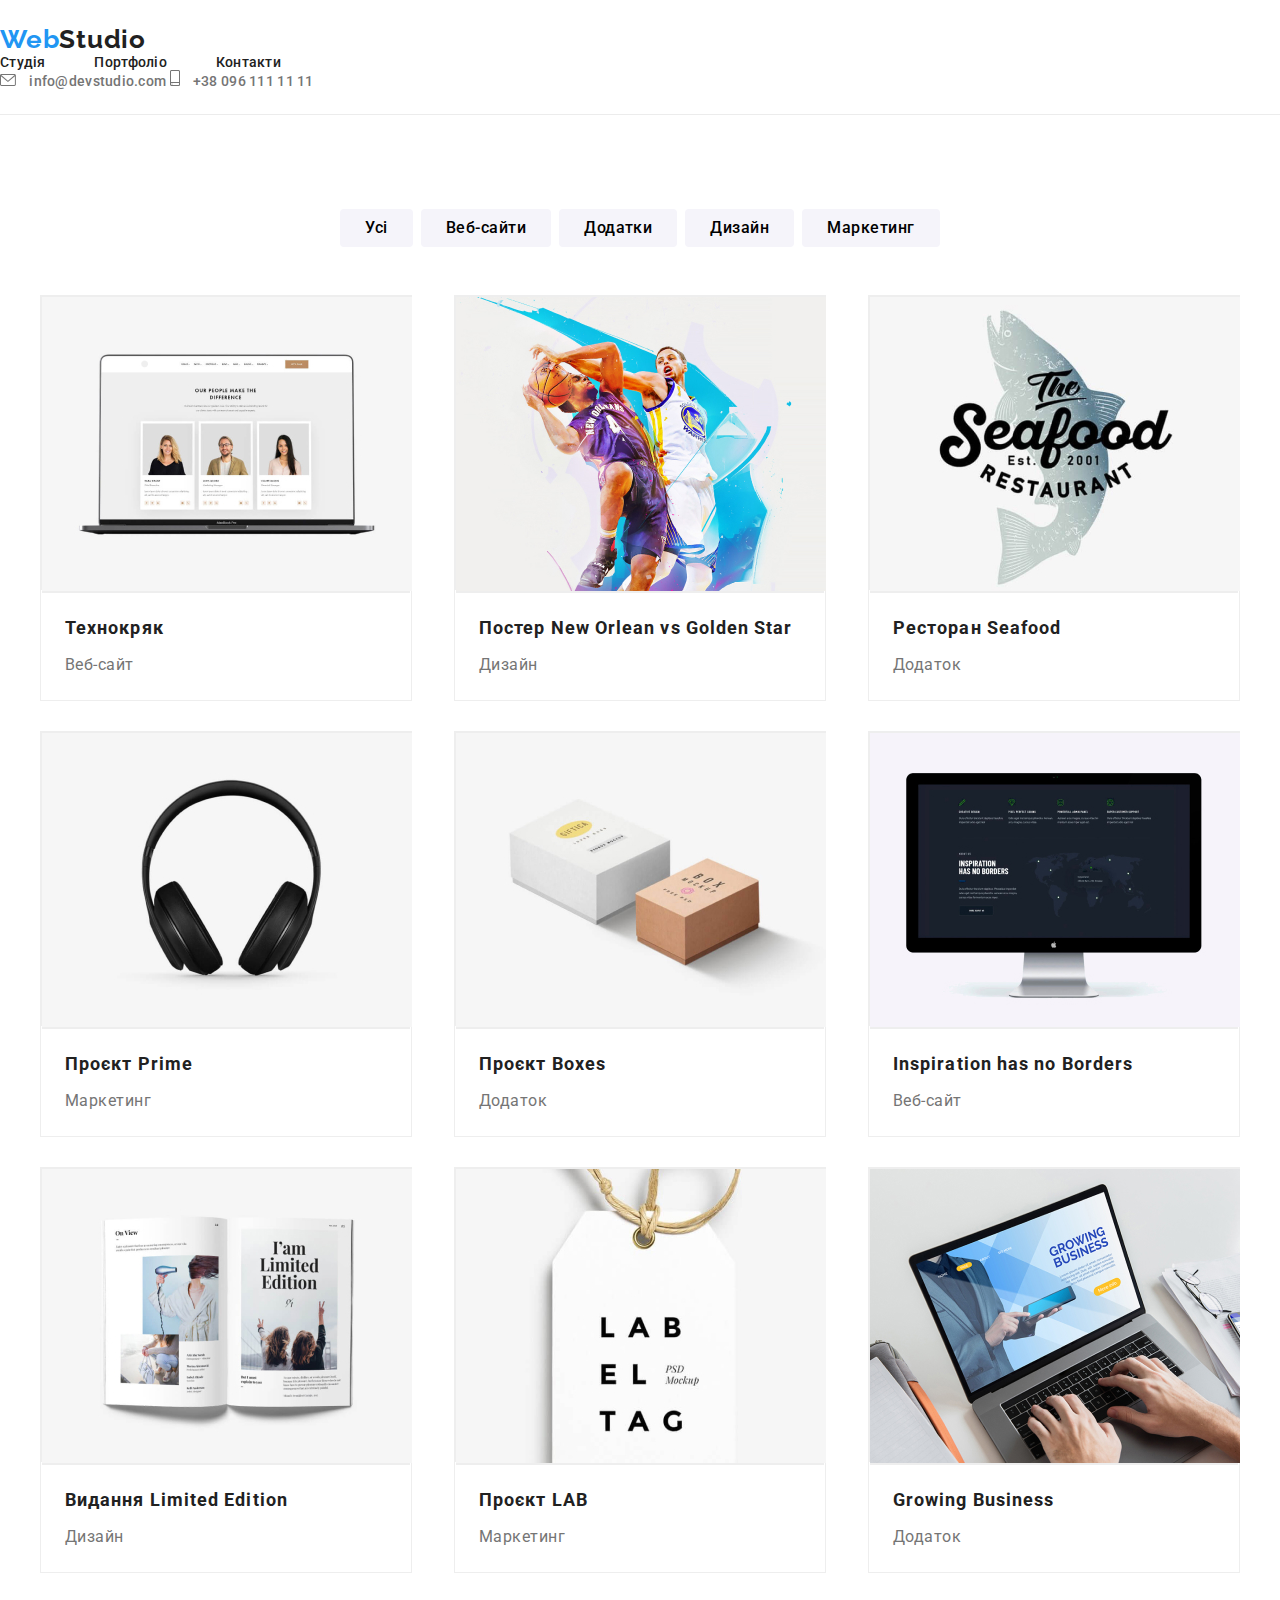
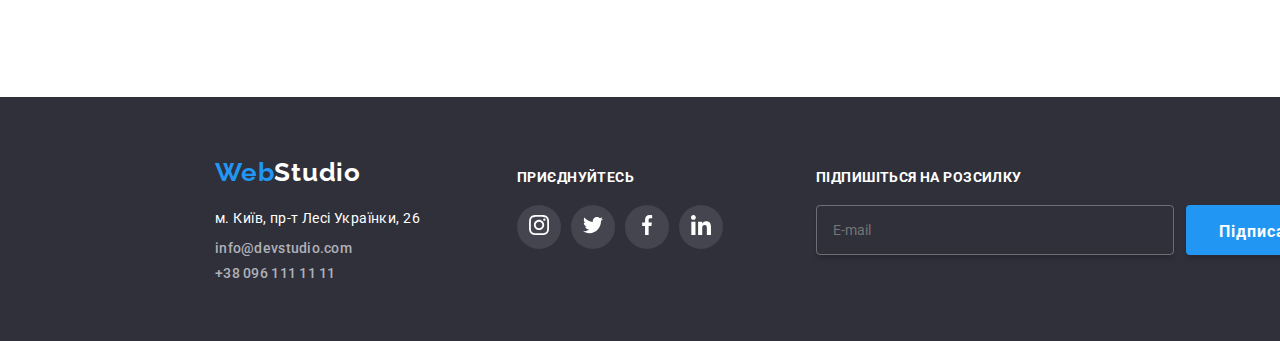
==== commit bbee663d: "updated" ====
--- a/portfolio.html
+++ b/portfolio.html
@@ -5,12 +5,17 @@
     <meta http-equiv="X-UA-Compatible" content="IE=edge" />
     <meta name="viewport" content="width=device-width, initial-scale=1.0" />
     <title>Portfolio</title>
-    <link href="
+    <link
+      href="
 https://cdn.jsdelivr.net/npm/modern-normalize@1.1.0/modern-normalize.min.css
-" rel="stylesheet">
-<link href="https://fonts.googleapis.com/css2?family=Raleway:wght@700&family=Roboto:wght@400;500;700;900&display=swap" 
-rel="stylesheet">
-<link rel="stylesheet" href="./css/portfolio.min.css">
+"
+      rel="stylesheet"
+    />
+    <link
+      href="https://fonts.googleapis.com/css2?family=Raleway:wght@700&family=Roboto:wght@400;500;700;900&display=swap"
+      rel="stylesheet"
+    />
+    <link rel="stylesheet" href="./css/portfolio.min.css" />
   </head>
   <body>
     <div class="container">
@@ -22,6 +27,80 @@
               href="./index.html"
               ><span class="logo-link__web">Web</span>Studio</a
             >
+            <!-- menu -->
+            <button type="button" class="btn-open__menu" data-open-Menu>
+              <svg class="menu__svg-open">
+                <use href="./img/icons/symbol-defs.svg#icon-menu"></use>
+              </svg>
+            </button>
+            <div class="menu is-hidden">
+              <button type="button" class="menu__btn-close" data-close-Menu>
+                <svg class="menu__svg-close">
+                  <use
+                    href="./img/icons/symbol-defs.svg#icon-close-modal"
+                  ></use>
+                </svg>
+              </button>
+              <ul class="pages-list">
+                <li class="pages-list__item">
+                  <a href="./index.html" class="pages-list__link">Студія</a>
+                </li>
+                <li class="pages-list__item">
+                  <a href="./portfolio.html" class="pages-list__link"
+                    >Портфоліо</a
+                  >
+                </li>
+                <li class="pages-list__item">
+                  <a href="#" class="pages-list__link">Контакти</a>
+                </li>
+              </ul>
+              <ul class="contacts-list">
+                <li class="contacts-list__item">
+                  <a
+                    href="tel:+380961111111"
+                    class="contacts-list__link contacts-list__link--1"
+                    >+38 096 111 11 11</a
+                  >
+                </li>
+                <li class="contacts-list__item">
+                  <a
+                    href="mailto:info@devstudio.com"
+                    class="contacts-list__Link contacts-list__link--2"
+                    >info@devstudio.com</a
+                  >
+                </li>
+              </ul>
+              <ul class="socials-list">
+                <li class="socials-list__item">
+                  <a href="#" class="socials-list__link">Instagram</a>
+                </li>
+                <li class="socials-list__line">
+                  <svg class="line">
+                    <use href="./img/icons/symbol-defs.svg#icon-line"></use>
+                  </svg>
+                </li>
+                <li class="socials-list__item">
+                  <a href="#" class="socials-list__link">Twitter</a>
+                </li>
+                <li class="socials-list__line">
+                  <svg class="line">
+                    <use href="./img/icons/symbol-defs.svg#icon-line"></use>
+                  </svg>
+                </li>
+                <li class="socials-list__item">
+                  <a href="#" class="socials-list__link">Facebook</a>
+                </li>
+                <li class="socials-list__line">
+                  <svg class="line">
+                    <use href="./img/icons/symbol-defs.svg#icon-line"></use>
+                  </svg>
+                </li>
+                <li class="socials-list__item">
+                  <a href="#" class="socials-list__link">LinkedIn</a>
+                </li>
+              </ul>
+            </div>
+            <!-- end of menu -->
             <nav class="navigation">
               <ul class="nav-list">
                 <li class="nav-list__item">
@@ -43,13 +122,13 @@
               class="header-wrapper__contact-link"
               href="mailto:info@devstudio.com"
             >
-              <svg class="contact__icon" width="16" height="12">
+              <svg class="contact__icon contact__icon--1">
                 <use href="./img/icons/symbol-defs.svg#icon-envelope"></use>
               </svg>
               info@devstudio.com
             </a>
             <a class="header-wrapper__contact-link" href="tel:+380961111111">
-              <svg class="contact__icon" width="10" height="16">
+              <svg class="contact__icon contact__icon--2">
                 <use href="./img/icons/symbol-defs.svg#icon-smartphone"></use>
               </svg>
               +38 096 111 11 11</a
@@ -57,135 +136,399 @@
           </div>
         </div>
       </header>
-      <!--Golovnyi kontent-->
-      <main>
-        <div class="main-wrapper">
-        <section>
-          <div class="buttons-list">
-          <button class="buttons-list__item"  type="button">Усі</button>
-          <button class="buttons-list__item"  type="button">Веб-сайти</button>
-          <button class="buttons-list__item"  type="button">Додатки</button>
-          <button class="buttons-list__item"  type="button">Дизайн</button>
-          <button class="buttons-list__item"  type="button">Маркетинг</button>
-          </div>
-        </section>
-        <section>
-          <div class="projects">
-              <ul class="works-list">
-                <li class="works-list__item">
-                  <div class="works-list__div">
-                    <div class="works-list__thumb">
-                      <img src="imgport/img1.jpg" alt="Технокряк" />
-                      <div class="overlay">
-                      <p class="works-list__text">Ресурс пропонує комплексні пропозиції з різним рівнем функціоналу та сервісів. Все це дозволить відвідувачу отримати вичерпні відомості про компанію чи приватну особу.</p>
-                    </div>
-                    </div>
-                    <h3 class="works-list__name">Технокряк</h3>
-                    <p class="works-list__type">Веб-сайт</p>
-                  </div>
-                </li>
-                <li class="works-list__item">
-                  <div class="works-list__div">
-                    <div class="works-list__thumb">
-                    <img src="imgport/img2.jpg" alt="Постер New Orlean vs Golden Star" />
-                      <div class="overlay">
-                      <p class="works-list__text">Ресурс пропонує комплексні пропозиції з різним рівнем функціоналу та сервісів. Все це дозволить відвідувачу отримати вичерпні відомості про компанію чи приватну особу.</p>
-                    </div>
-                    </div>
-                    <h3 class="works-list__name">Постер New Orlean vs Golden Star</h3>
-                    <p class="works-list__type">Дизайн</p>
-                  </div>
-                </li>
-                <li class="works-list__item">
-                  <div class="works-list__div">
-                    <div class="works-list__thumb">
-                      <img src="imgport/img3.jpg" alt="Ресторан Seafood" />
-                      <div class="overlay">
-                      <p class="works-list__text">Ресурс пропонує комплексні пропозиції з різним рівнем функціоналу та сервісів. Все це дозволить відвідувачу отримати вичерпні відомості про компанію чи приватну особу.</p>
-                    </div>
-                    </div>
-                    <h3 class="works-list__name">Ресторан Seafood</h3>
-                    <p class="works-list__type">Додаток</p>
-                  </div>
-                </li>
-                <li class="works-list__item">
-                  <div class="works-list__div">
-                    <div class="works-list__thumb">
-                      <img src="imgport/img4.jpg" alt="Проєкт Prime" />
-                      <div class="overlay">
-                      <p class="works-list__text">Ресурс пропонує комплексні пропозиції з різним рівнем функціоналу та сервісів. Все це дозволить відвідувачу отримати вичерпні відомості про компанію чи приватну особу.</p>
-                    </div>
-                    </div>
-                    <h3 class="works-list__name">Проєкт Prime</h3>
-                    <p class="works-list__type">Маркетинг</p>
-                  </div>
-                </li>
-                <li class="works-list__item">
-                  <div class="works-list__div">
-                    <div class="works-list__thumb">
-                    <img src="imgport/img5.jpg" alt="Проєкт Boxes">
-                      <div class="overlay">
-                      <p class="works-list__text">Ресурс пропонує комплексні пропозиції з різним рівнем функціоналу та сервісів. Все це дозволить відвідувачу отримати вичерпні відомості про компанію чи приватну особу.</p>
-                    </div>
-                    </div>
-                    <h3 class="works-list__name">Проєкт Boxes</h3>
-                    <p class="works-list__type">Додаток</p>
-                  </div>
-                </li>
-                <li class="works-list__item">
-                  <div class="works-list__div">
-                    <div class="works-list__thumb">
-                      <img src="imgport/img6.jpg" alt="Inspiration has no Borders">
-                      <div class="overlay">
-                      <p class="works-list__text">Ресурс пропонує комплексні пропозиції з різним рівнем функціоналу та сервісів. Все це дозволить відвідувачу отримати вичерпні відомості про компанію чи приватну особу.</p>
-                    </div>
-                    </div>
-                    <h3 class="works-list__name">Inspiration has no Borders</h3>
-                    <p class="works-list__type">Веб-сайт</p>
-                  </div>
-                </li>
-                <li class="works-list__item">
-                  <div class="works-list__div">
-                    <div class="works-list__thumb">
-                      <img src="imgport/img7.jpg" alt="Видання Limited Edition">
-                      <div class="overlay">
-                      <p class="works-list__text">Ресурс пропонує комплексні пропозиції з різним рівнем функціоналу та сервісів. Все це дозволить відвідувачу отримати вичерпні відомості про компанію чи приватну особу.</p>
-                      </div>
-                    </div>
-                    <h3 class="works-list__name">Видання Limited Edition</h3>
-                    <p class="works-list__type">Дизайн</p>
-                  </div>
-                </li>
-                <li class="works-list__item">
-                  <div class="works-list__div">
-                    <div class="works-list__thumb">
-                      <img src="imgport/img8.jpg" alt="Проєкт LAB">
-                      <div class="overlay">
-                      <p class="works-list__text">Ресурс пропонує комплексні пропозиції з різним рівнем функціоналу та сервісів. Все це дозволить відвідувачу отримати вичерпні відомості про компанію чи приватну особу.</p>
-                    </div>
-                    </div>
-                    <h3 class="works-list__name">Проєкт LAB</h3>
-                    <p class="works-list__type">Маркетинг</p>
-                  </div>
-                </li>
-                <li class="works-list__item">
-                  <div class="works-list__div">
-                    <div class="works-list__thumb">
-                      <img src="imgport/img9.jpg" alt="Growing Business">
-                      <div class="overlay">
-                      <p class="works-list__text">Ресурс пропонує комплексні пропозиції з різним рівнем функціоналу та сервісів. Все це дозволить відвідувачу отримати вичерпні відомості про компанію чи приватну особу.</p>
-                    </div>
-                    </div>
-                    <h3 class="works-list__name">Growing Business</h3>
-                    <p class="works-list__type">Додаток</p>
-                  </div>
-                </li>
-              </ul>
-            </div>
-        </section>
+    </div>
+    <!--Main content-->
+    <main>
+      <div class="main-wrapper">
+        <div class="buttons-list">
+          <button class="buttons-list__item" type="button">Усі</button>
+          <button class="buttons-list__item" type="button">Веб-сайти</button>
+          <button class="buttons-list__item" type="button">Додатки</button>
+          <button class="buttons-list__item" type="button">Дизайн</button>
+          <button class="buttons-list__item" type="button">Маркетинг</button>
         </div>
-      </main>
-      <!--Футер-->
+        <div class="projects">
+          <ul class="works-list">
+            <li class="works-list__item">
+              <div class="works-list__div">
+                <div class="works-list__thumb">
+                  <picture>
+                    <source
+                      class="img"
+                      srcset="
+                        imgport/technoryak.jpg    1x,
+                        imgport/technoryak@2x.jpg 2x
+                      "
+                      media="(min-width: 1200px)"
+                    />
+                    <source
+                      class="img"
+                      srcset="
+                        imgport/tablet/technoryak.jpg    1x,
+                        imgport/tablet/technoryak@2x.jpg 2x
+                      "
+                      media="(min-width: 768px)"
+                    />
+                    <source
+                      class="img"
+                      srcset="
+                        imgport/phone/technoryak.jpg    1x,
+                        imgport/phone/technoryak@2x.jpg 2x
+                      "
+                      media="(max-width: 767px)"
+                    />
+                    <img src="imgport/technoryak.jpg" alt="Технокряк" />
+                  </picture>
+                  <div class="overlay">
+                    <p class="works-list__text">
+                      Ресурс пропонує комплексні пропозиції з різним рівнем
+                      функціоналу та сервісів. Все це дозволить відвідувачу
+                      отримати вичерпні відомості про компанію чи приватну
+                      особу.
+                    </p>
+                  </div>
+                </div>
+                <h3 class="works-list__name">Технокряк</h3>
+                <p class="works-list__type works-list__type--1">Веб-сайт</p>
+              </div>
+            </li>
+            <li class="works-list__item">
+              <div class="works-list__div">
+                <div class="works-list__thumb">
+                  <picture>
+                    <source
+                      class="img"
+                      srcset="imgport/poster.jpg 1x, imgport/poster@2x.jpg 2x"
+                      media="(min-width: 1200px)"
+                    />
+                    <source
+                      class="img"
+                      srcset="
+                        imgport/tablet/poster.jpg    1x,
+                        imgport/tablet/poster@2x.jpg 2x
+                      "
+                      media="(min-width: 768px)"
+                    />
+                    <source
+                      class="img"
+                      srcset="
+                        imgport/phone/poster.jpg    1x,
+                        imgport/phone/poster@2x.jpg 2x
+                      "
+                      media="(max-width: 767px)"
+                    />
+                    <img
+                      src="imgport/img2.jpg"
+                      alt="Постер New Orlean vs Golden Star"
+                    />
+                  </picture>
+                  <div class="overlay">
+                    <p class="works-list__text">
+                      Ресурс пропонує комплексні пропозиції з різним рівнем
+                      функціоналу та сервісів. Все це дозволить відвідувачу
+                      отримати вичерпні відомості про компанію чи приватну
+                      особу.
+                    </p>
+                  </div>
+                </div>
+                <h3 class="works-list__name works-list__name--2">
+                  Постер New Orlean vs Golden Star
+                </h3>
+                <p class="works-list__type works-list__type--2">Дизайн</p>
+              </div>
+            </li>
+            <li class="works-list__item">
+              <div class="works-list__div">
+                <div class="works-list__thumb">
+                  <picture>
+                    <source
+                      class="img"
+                      srcset="imgport/seafood.jpg 1x, imgport/seafood@2x.jpg 2x"
+                      media="(min-width: 1200px)"
+                    />
+                    <source
+                      class="img"
+                      srcset="
+                        imgport/tablet/seafood.jpg    1x,
+                        imgport/tablet/seafood@2x.jpg 2x
+                      "
+                      media="(min-width: 768px)"
+                    />
+                    <source
+                      class="img"
+                      srcset="
+                        imgport/phone/seafood.jpg    1x,
+                        imgport/phone/seafood@2x.jpg 2x
+                      "
+                      media="(max-width: 767px)"
+                    />
+                    <img src="imgport/seafood.jpg" alt="Ресторан Seafood" />
+                  </picture>
+                  <div class="overlay">
+                    <p class="works-list__text">
+                      Ресурс пропонує комплексні пропозиції з різним рівнем
+                      функціоналу та сервісів. Все це дозволить відвідувачу
+                      отримати вичерпні відомості про компанію чи приватну
+                      особу.
+                    </p>
+                  </div>
+                </div>
+                <h3 class="works-list__name">Ресторан Seafood</h3>
+                <p class="works-list__type">Додаток</p>
+              </div>
+            </li>
+            <li class="works-list__item">
+              <div class="works-list__div">
+                <div class="works-list__thumb">
+                  <picture>
+                    <source
+                      class="img"
+                      srcset="imgport/prime.jpg 1x, imgport/prime@2x.jpg 2x"
+                      media="(min-width: 1200px)"
+                    />
+                    <source
+                      class="img"
+                      srcset="
+                        imgport/tablet/prime.jpg 1x,
+                        imgport/tablet/prime@2x.jpg  2x
+                      "
+                      media="(min-width: 768px)"
+                    />
+                    <source
+                      class="img"
+                      srcset="
+                        imgport/phone/prime.jpg    1x,
+                        imgport/phone/prime@2x.jpg 2x
+                      "
+                      media="(max-width: 767px)"
+                    />
+                    <img src="imgport/prime.jpg" alt="Prime" />
+                  </picture>
+                  <div class="overlay">
+                    <p class="works-list__text">
+                      Ресурс пропонує комплексні пропозиції з різним рівнем
+                      функціоналу та сервісів. Все це дозволить відвідувачу
+                      отримати вичерпні відомості про компанію чи приватну
+                      особу.
+                    </p>
+                  </div>
+                </div>
+                <h3 class="works-list__name">Проєкт Prime</h3>
+                <p class="works-list__type">Маркетинг</p>
+              </div>
+            </li>
+            <li class="works-list__item">
+              <div class="works-list__div">
+                <div class="works-list__thumb">
+                  <picture>
+                    <source
+                      class="img"
+                      srcset="imgport/boxes.jpg 1x, imgport/boxes@2x.jpg 2x"
+                      media="(min-width: 1200px)"
+                    />
+                    <source
+                      class="img"
+                      srcset="
+                        imgport/tablet/boxes.jpg    1x,
+                        imgport/tablet/boxes@2x.jpg 2x
+                      "
+                      media="(min-width: 768px)"
+                    />
+                    <source
+                      class="img"
+                      srcset="
+                        imgport/phone/boxes.jpg    1x,
+                        imgport/phone/boxes@2x.jpg 2x
+                      "
+                      media="(max-width: 767px)"
+                    />
+                    <img src="imgport/boxes.jpg" alt="Проєкт Boxes" />
+                  </picture>
+                  <div class="overlay">
+                    <p class="works-list__text">
+                      Ресурс пропонує комплексні пропозиції з різним рівнем
+                      функціоналу та сервісів. Все це дозволить відвідувачу
+                      отримати вичерпні відомості про компанію чи приватну
+                      особу.
+                    </p>
+                  </div>
+                </div>
+                <h3 class="works-list__name">Проєкт Boxes</h3>
+                <p class="works-list__type">Додаток</p>
+              </div>
+            </li>
+            <li class="works-list__item">
+              <div class="works-list__div">
+                <div class="works-list__thumb">
+                  <picture>
+                    <source
+                      class="img"
+                      srcset="
+                        imgport/inspiration.jpg    1x,
+                        imgport/inspiration@2x.jpg 2x
+                      "
+                      media="(min-width: 1200px)"
+                    />
+                    <source
+                      class="img"
+                      srcset="
+                        imgport/tablet/inspiration.jpg    1x,
+                        imgport/tablet/inspiration@2x.jpg 2x
+                      "
+                      media="(min-width: 768px)"
+                    />
+                    <source
+                      class="img"
+                      srcset="
+                        imgport/phone/inspiration.jpg    1x,
+                        imgport/phone/inspiration@2x.jpg 2x
+                      "
+                      media="(max-width: 767px)"
+                    />
+                    <img
+                      src="imgport/inspiration.jpg"
+                      alt="Inspiration has no Borders"
+                    />
+                  </picture>
+                  <div class="overlay">
+                    <p class="works-list__text">
+                      Ресурс пропонує комплексні пропозиції з різним рівнем
+                      функціоналу та сервісів. Все це дозволить відвідувачу
+                      отримати вичерпні відомості про компанію чи приватну
+                      особу.
+                    </p>
+                  </div>
+                </div>
+                <h3 class="works-list__name">Inspiration has no Borders</h3>
+                <p class="works-list__type">Веб-сайт</p>
+              </div>
+            </li>
+            <li class="works-list__item">
+              <div class="works-list__div">
+                <div class="works-list__thumb">
+                  <picture>
+                    <source
+                      class="img"
+                      srcset="imgport/limited.jpg 1x, imgport/limited@2x.jpg 2x"
+                      media="(min-width: 1200px)"
+                    />
+                    <source
+                      class="img"
+                      srcset="
+                        imgport/tablet/limited.jpg    1x,
+                        imgport/tablet/limited@2x.jpg 2x
+                      "
+                      media="(min-width: 768px)"
+                    />
+                    <source
+                      class="img"
+                      srcset="
+                        imgport/phone/limited.jpg    1x,
+                        imgport/phone/limited@2x.jpg 2x
+                      "
+                      media="(max-width: 767px)"
+                    />
+                    <img src="imgport/limited.jpg" alt="Limited Edition" />
+                  </picture>
+                  <div class="overlay">
+                    <p class="works-list__text">
+                      Ресурс пропонує комплексні пропозиції з різним рівнем
+                      функціоналу та сервісів. Все це дозволить відвідувачу
+                      отримати вичерпні відомості про компанію чи приватну
+                      особу.
+                    </p>
+                  </div>
+                </div>
+                <h3 class="works-list__name">Видання Limited Edition</h3>
+                <p class="works-list__type">Дизайн</p>
+              </div>
+            </li>
+            <li class="works-list__item">
+              <div class="works-list__div">
+                <div class="works-list__thumb">
+                  <picture>
+                    <source
+                      class="img"
+                      srcset="imgport/lab.jpg 1x, imgport/lab@2x.jpg 2x"
+                      media="(min-width: 1200px)"
+                    />
+                    <source
+                      class="img"
+                      srcset="
+                        imgport/tablet/lab.jpg    1x,
+                        imgport/tablet/lab@2x.jpg 2x
+                      "
+                      media="(min-width: 768px)"
+                    />
+                    <source
+                      class="img"
+                      srcset="
+                        imgport/phone/lab.jpg    1x,
+                        imgport/phone/lab@2x.jpg 2x
+                      "
+                      media="(max-width: 767px)"
+                    />
+                    <img src="imgport/lab.jpg" alt="lab" />
+                  </picture>
+                  <div class="overlay">
+                    <p class="works-list__text">
+                      Ресурс пропонує комплексні пропозиції з різним рівнем
+                      функціоналу та сервісів. Все це дозволить відвідувачу
+                      отримати вичерпні відомості про компанію чи приватну
+                      особу.
+                    </p>
+                  </div>
+                </div>
+                <h3 class="works-list__name">Проєкт LAB</h3>
+                <p class="works-list__type">Маркетинг</p>
+              </div>
+            </li>
+            <li class="works-list__item">
+              <div class="works-list__div works-list__div--9">
+                <div class="works-list__thumb">
+                  <picture>
+                    <source
+                      class="img"
+                      srcset="imgport/growing.jpg 1x, imgport/growing@2x.jpg 2x"
+                      media="(min-width: 1200px)"
+                    />
+                    <source
+                      class="img"
+                      srcset="
+                        imgport/tablet/growing.jpg    1x,
+                        imgport/tablet/growing@2x.jpg 2x
+                      "
+                      media="(min-width: 768px)"
+                    />
+                    <source
+                      class="img"
+                      srcset="
+                        imgport/phone/growing.jpg    1x,
+                        imgport/phone/growing@2x.jpg 2x
+                      "
+                      media="(max-width: 767px)"
+                    />
+                    <img src="imgport/growing.jpg" alt="Growing Business" />
+                  </picture>
+                  <div class="overlay">
+                    <p class="works-list__text">
+                      Ресурс пропонує комплексні пропозиції з різним рівнем
+                      функціоналу та сервісів. Все це дозволить відвідувачу
+                      отримати вичерпні відомості про компанію чи приватну
+                      особу.
+                    </p>
+                  </div>
+                </div>
+                <h3 class="works-list__name">Growing Business</h3>
+                <p class="works-list__type">Додаток</p>
+              </div>
+            </li>
+          </ul>
+        </div>
+      </div>
+    </main>
+    <!--Футер-->
+    <div class="container">
       <footer class="footer">
         <div class="footer-wrapper">
           <section class="address">
@@ -198,20 +541,29 @@
                 >
               </nav>
               <!--Aдреса-->
-              <address class="footer-wrapper__street">м. Київ, пр-т Лесі Українки, 26</address>
+              <address class="footer-wrapper__street">
+                м. Київ, пр-т Лесі Українки, 26
+              </address>
               <!--Контактні дані-->
               <ul class="footer-contact-list">
                 <li>
-                  <a href="mailto:info@devstudio.com"> info@devstudio.com </a>
+                  <a
+                    href="mailto:info@devstudio.com"
+                    class="footer-contact-list__link"
+                  >
+                    info@devstudio.com
+                  </a>
                 </li>
                 <li class="footer-contact-list__item">
-                  <a href="tel:+380961111111"> +38 096 111 11 11 </a>
+                  <a href="tel:+380961111111" class="footer-contact-list__link">
+                    +38 096 111 11 11
+                  </a>
                 </li>
               </ul>
             </div>
           </section>
           <section class="join">
-            <h2>приєднуйтесь</h2>
+            <h2 class="join__title">приєднуйтесь</h2>
             <ul class="footer-links-list">
               <li class="footer-links-list__item">
                 <a href="#">
@@ -269,5 +621,6 @@
         </div>
       </footer>
     </div>
+    <script src="./js/mobile-menu.js"></script>
   </body>
 </html>
--- a/css/portfolio.min.css
+++ b/css/portfolio.min.css
@@ -1 +1 @@
-.visually-hidden{position:absolute !important;clip:rect(1px 1px 1px 1px);clip:rect(1px, 1px, 1px, 1px);padding:0 !important;border:0 !important;height:1px !important;width:1px !important;overflow:hidden}body{font-family:"Roboto",sans-serif;font-style:normal}h1,h3,p,h2,ul{margin:0;padding:0}li{list-style-type:none}.container{max-width:1600px;margin:0 auto;background-color:#fff}a{text-decoration:none}.header-wrapper{width:1200px;height:80px;margin:0 auto;display:flex;justify-content:space-between;align-items:center}.header-wrapper__left{display:flex;justify-content:space-between;align-items:center;width:520px}.header-wrapper__right{display:flex;width:333px;justify-content:space-between;align-items:center}.header-wrapper a:focus{color:#2196f3;transition:color 250ms ease-in}.logo-link{font-family:"Raleway",sans-serif;font-weight:700;font-size:26px;line-height:1.2;letter-spacing:.03em;color:#212121;text-decoration:none}.logo-link__web{color:#2196f3;padding-top:24px}.nav-list{display:flex;justify-content:space-between;width:281px;font-weight:500;font-size:14px;line-height:1.15;letter-spacing:.02em}.nav-list__item{position:relative}.nav-list__link{text-decoration:none;color:#212121}.nav-list a:hover{color:#2196f3}.nav-list__item::after{position:absolute;top:44px;left:0;content:"";width:100%;height:4px;border-radius:2px;background-color:#2196f3;transform:scaleX(0);transition:transform .5s;transform-origin:right}.nav-list__item:hover::after{transform:scaleX(1);transform-origin:left}.header-wrapper__contact-link{font-weight:500;font-size:14px;line-height:1.15;letter-spacing:.02em;text-decoration:none;color:#757575}.header-wrapper__contact-link .contact__icon{margin-right:10px;fill:#757575}.header-wrapper__contact-link:hover .contact__icon,.header-wrapper__contact-link:focus .contact__icon{fill:#2196f3;transition:fill 250ms ease-in}.header-wrapper__contact-link:hover{color:#2196f3;transition:color 250ms ease-in}.buttons-list{width:575px;margin:94px 298px 34px 297px;padding-right:8px;font-weight:500;font-size:16px;line-height:26px;text-align:center;letter-spacing:.03em;color:#212121}.buttons-list button:hover{background-color:#2196f3;color:#fff;transition:background-color 1s ease;cursor:pointer}.buttons-list button:focus{background-color:#2196f3;color:#fff;transition:background-color 1s ease;cursor:pointer}.buttons-list__item{border:none;height:38px;border-radius:4px;background:#f5f4fa}.buttons-list__item:nth-child(1){width:73px}.buttons-list__item:nth-child(2){width:125px}.buttons-list__item:nth-child(3){width:112px}.buttons-list__item:nth-child(4){width:103px}.buttons-list__item:nth-child(5){width:130px}.overlay:hover{width:100%;height:100%;background-color:rgba(33,150,243,.9);position:absolute;top:0;cursor:pointer;transition:background-color 1s ease}.main-wrapper{width:1200px;margin:0 auto;background-color:#fff}.projects{width:1200px}.projects li{list-style-type:none}.projects div{box-sizing:border-box;background:#fff;border:1px solid #eee}.works-list{display:flex;flex-wrap:wrap;justify-content:space-between;margin:56px auto 94px auto}.works-list__div{margin-bottom:30px}.works-list__div:hover .overlay{cursor:pointer;opacity:1}.overlay:hover .works-list__text{opacity:1}.works-list__name{font-weight:700;font-size:18px;line-height:36px;letter-spacing:.06em;width:322px;height:36px;margin:20px 24px 4px 24px;color:#212121}.works-list__text{color:#fff;font-family:"Roboto";font-size:18px;font-style:normal;font-weight:400;line-height:1.55;letter-spacing:.54px;position:absolute;opacity:0;top:63px;bottom:63px;left:24px;right:24px}.works-list__type{font-weight:400;font-size:16px;line-height:30px;letter-spacing:.03em;margin:4px 24px 20px 24px;color:#757575}.works-list__thumb{position:relative}.works-list__thumb{width:370px;height:294px}.works-list__thumb>img{display:block;width:100%;height:100%;-o-object-fit:cover;object-fit:cover;-o-object-position:center;object-position:center}.footer{width:1600px;height:252px;background-color:#2f303a;padding-top:60px;padding-bottom:60px}.footer-wrapper{display:flex;width:1200px;margin:0 auto}.footer-wrapper__left{display:flex;flex-direction:column;width:231px}.footer-wrapper h2{color:#fff;font-size:14px;font-weight:700;letter-spacing:.42px;margin-bottom:20px;text-transform:uppercase}.footer-wrapper__left a:hover{color:#2196f3;transition:color 500ms ease-out}.footer-wrapper__left a:focus{color:#2196f3;transition:color 500ms ease-out}.footer-wrapper a:focus{color:#2196f3;transition:color 500ms ease-out}.footer-wrapper__street{margin-top:20px;font-weight:400;font-size:14px;line-height:1.71;letter-spacing:.03em;margin-bottom:9px;color:#fff}.logo__link{font-family:"Raleway",sans-serif;font-weight:700;font-size:26px;line-height:1.2;letter-spacing:.03em;color:#fff;text-decoration:none}.footer-contact-list{font-weight:500;font-size:14px;line-height:1.15;letter-spacing:.02em}.footer-contact-list a{text-decoration:none;color:#afb1b8}.footer-contact-list__item{margin-top:9px}.join{display:flex;flex-direction:column;margin-left:70px;padding-top:12px}.footer-links-list{display:flex;justify-content:space-between;width:206px}.footer-links-list__item{display:flex;justify-content:center;align-items:center;width:44px;height:44px;border-radius:50%;background-color:rgba(255,255,255,.1)}.footer-links-list__item:hover{border-radius:50%;background-color:#2196f3;transition:background-color 1s ease}.footer-links-list__item:focus{border-radius:50%;background-color:#2196f3;transition:background-color 1s ease}.footer-links-list__svg{width:20px;height:20px;fill:#fff}.telegram{padding-top:12px;width:570px}.footer-form{display:flex;align-items:flex-end;position:relative;left:93px}.footer-form__input{width:358px;height:50px;border-radius:4px;border:1px solid rgba(255,255,255,.3);background:rgba(33,150,243,0);box-shadow:0px 4px 4px 0px rgba(0,0,0,.15);padding-left:16px;outline:none;color:#fff;cursor:pointer;margin-top:20px;margin-right:12px}.footer-form__label{color:#fff;font-size:14px;font-weight:700;line-height:normal;letter-spacing:.42px;text-transform:uppercase}.footer-form__icon{width:24px;height:24px;fill:#fff}.footer-form__btn{width:200px;height:50px;border-radius:4px;background:#2196f3;box-shadow:0px 4px 4px 0px rgba(0,0,0,.15);border:none;color:#fff;text-align:center;font-size:16px;font-style:normal;font-weight:700;line-height:30px;letter-spacing:.96px;position:absolute;left:370px;animation:back 10s linear 500ms infinite}@keyframes back{0%{background-color:red}25%{background-color:green}50%{background-color:#000}75%{background-color:purple}100%{background-color:#2196f3}}/*# sourceMappingURL=portfolio.min.css.map */+.buttons-list button:focus,.buttons-list button:hover{background-color:#2196f3;color:#fff;transition:background-color 1s ease;cursor:pointer}.buttons-list__item{padding:6px 25px;border:none;border-radius:4px;background:#f5f4fa}.works-list__thumb>img,.overlay:hover{width:100%;height:100%}.works-list__thumb>img{-o-object-fit:cover;object-fit:cover;-o-object-position:center;object-position:center}.footer-links-list,.works-list,.socials-list,.nav-list,.header .inner-container__contacts,.header .inner-container{display:flex;justify-content:space-between}.footer-links-list__item{display:flex;align-items:center;justify-content:center}.join,.footer-wrapper__left,.contacts-list,.pages-list{display:flex;flex-direction:column}.visually-hidden{position:absolute !important;clip:rect(1px 1px 1px 1px);clip:rect(1px, 1px, 1px, 1px);padding:0 !important;border:0 !important;height:1px !important;width:1px !important;overflow:hidden}.is-hidden{opacity:0;visibility:hidden;pointer-events:none}body{font-family:"Roboto",sans-serif;font-style:normal}h1,h3,p,h2,ul{margin:0;padding:0}li{list-style-type:none}.outer-container{max-width:1600px;min-width:320px;width:100%;margin:0 auto;background-color:#fff}.inner-container{max-width:1200px;min-width:320px;padding:0 15px;margin:0 auto;width:100%}@media screen and (max-width: 1199px){.inner-container{max-width:767px}}@media screen and (max-width: 767px){.inner-container{max-width:480px}}a{text-decoration:none}img,button{display:block}.header{border-bottom:1px solid #ececec;padding:24px 0}@media screen and (max-width: 1199px){.header{padding:21px 0}}@media screen and (max-width: 767px){.header{padding:10px 0}}.header .inner-container{align-items:center}.header .inner-container__contacts{width:333px;align-items:center;margin-left:74px}@media screen and (max-width: 1199px){.header .inner-container__contacts{display:flex;flex-direction:column;align-items:flex-start;max-width:141px;margin:0}}@media screen and (max-width: 767px){.header .inner-container__contacts{display:none}}.header .inner-container a:focus{color:#2196f3;transition:color 250ms ease-in}.contact__icon{margin-right:10px;fill:#757575}@media screen and (max-width: 1199px){.contact__icon{margin-right:8px}}.contact__icon--1{width:16px;height:12px}@media screen and (max-width: 1199px){.contact__icon--1{width:14px;height:10px}}.contact__icon--2{width:10px;height:16px}@media screen and (max-width: 1199px){.contact__icon--2{width:10px;height:14px}}.logo-link{font-family:"Raleway",sans-serif;font-size:26px;font-weight:700;letter-spacing:.03em;line-height:normal;text-decoration:none;text-transform:normal;text-align:left;color:#212121;margin:0 88px 0 0}@media screen and (max-width: 1199px){.logo-link{width:134px;margin:0;font-size:24px}}.logo-link__web{color:#2196f3}@media screen and (max-width: 1199px){.logo-link__web{width:54px}}.nav-list{font-size:14px;font-weight:500;letter-spacing:.02em;line-height:normal;text-decoration:none;text-transform:normal;text-align:left;width:281px}@media screen and (max-width: 767px){.nav-list{display:none}}.nav-list__item{position:relative}.nav-list__link{text-decoration:none;color:#212121}.nav-list a:hover{color:#2196f3}.nav-list__item::after{position:absolute;top:44px;left:0;content:"";width:100%;height:4px;border-radius:2px;background-color:#2196f3;transform:scaleX(0);transition:transform .5s;transform-origin:right}.nav-list__item:hover::after{transform:scaleX(1);transform-origin:left}.header-wrapper__contact-link{font-size:14px;font-weight:500;letter-spacing:.02em;line-height:normal;text-decoration:none;text-transform:normal;text-align:left;color:#757575}@media screen and (max-width: 1199px){.header-wrapper__contact-link{width:145px;letter-spacing:.24px;font-size:12px}}.header-wrapper__contact-link:hover .contact__icon--1,.header-wrapper__contact-link:focus .contact__icon--1{fill:#2196f3;transition:fill 250ms ease-in}.header-wrapper__contact-link:hover .contact__icon--2,.header-wrapper__contact-link:focus .contact__icon--2{fill:#2196f3;transition:fill 250ms ease-in}.header-wrapper__contact-link:hover{color:#2196f3;transition:color 250ms ease-in}@media screen and (max-width: 1199px){.header-wrapper__contact-link:nth-child(2){margin-top:12px}}.btn-open__menu{display:none}@media screen and (max-width: 767px){.btn-open__menu{display:block;border:none;background-color:rgba(0,0,0,0)}}.menu__svg-open{display:none}@media screen and (max-width: 767px){.menu__svg-open{display:block;width:40px;height:40px}}.menu{position:fixed;top:0;right:0;z-index:101;width:100%;height:100%;min-width:320px;background-color:#fff;overflow:auto;padding:48px 40px}.menu__btn-close{position:absolute;top:10px;right:15px;width:40px;height:40px;border:none;background-color:rgba(0,0,0,0);cursor:pointer}.menu__btn-close:hover .menu__svg-close{fill:#2196f3}.menu__svg-close{width:19px;height:19px;fill:#212121}.pages-list{gap:35px;margin-bottom:302px}.pages-list__link{font-size:40px;font-weight:500;letter-spacing:.8px;line-height:normal;text-decoration:none;text-transform:normal;text-align:center;color:#212121}.pages-list__link:hover{color:#2196f3}.contacts-list{gap:32px}.contacts-list__link--1{font-size:34px;font-weight:500;letter-spacing:.68px;line-height:normal;text-decoration:none;text-transform:normal;text-align:center;color:#2196f3}.contacts-list__link--2{font-size:24px;font-weight:500;letter-spacing:.48px;line-height:normal;text-decoration:none;text-transform:normal;text-align:center;color:#757575}.contacts-list__link--2:hover{color:#2196f3}.socials-list{margin-top:64px}.socials-list__link{font-size:18px;font-weight:500;letter-spacing:.36px;line-height:1.22;text-decoration:none;text-transform:normal;text-align:center;color:#2196f3}.line{width:1px;height:22px;background-color:rgba(33,33,33,.2)}.buttons-list{display:flex;gap:8px;color:#212121;margin-bottom:48px;justify-content:center}@media screen and (max-width: 1199px){.buttons-list{margin:0 97px 0 97px;flex-wrap:wrap;margin:0}}@media screen and (max-width: 767px){.buttons-list{justify-content:left}}.buttons-list__item{font-size:16px;font-weight:500;letter-spacing:.48px;line-height:1.62;text-decoration:none;text-transform:normal;text-align:center}@media screen and (max-width: 767px){.buttons-list__item:nth-child(-n+3){margin-bottom:15px}}.overlay:hover{background-color:rgba(33,150,243,.9);position:absolute;top:0;cursor:pointer;transition:background-color 1s ease}.main-wrapper{width:1200px;margin:0 auto;background-color:#fff;padding:94px 0}@media screen and (max-width: 1199px){.main-wrapper{padding:60px 15px;width:768px}}@media screen and (max-width: 767px){.main-wrapper{width:480px}}.projects{width:1200px}@media screen and (max-width: 1199px){.projects{width:768px}}@media screen and (max-width: 767px){.projects{width:480px}}.projects li{list-style-type:none}.projects div{box-sizing:border-box;background:#fff;border:1px solid #eee}.works-list{flex-wrap:wrap;margin:48px auto 0 auto}@media screen and (max-width: 1199px){.works-list{margin-top:30px}}@media screen and (max-width: 767px){.works-list{margin-top:40px}}.works-list__div{margin-bottom:30px}.works-list__div--9{margin-bottom:0}.works-list__div:hover .overlay{cursor:pointer;opacity:1}.overlay:hover .works-list__text{opacity:1}.works-list__name{font-size:18px;font-weight:700;letter-spacing:.06em;line-height:36px;text-decoration:none;text-transform:normal;text-align:left;margin:20px 24px 4px 24px;color:#212121}.works-list__text{font-size:18px;font-weight:400;letter-spacing:.54px;line-height:1.55;text-decoration:none;text-transform:normal;text-align:left;color:#fff;font-family:"Roboto";position:absolute;opacity:0;top:63px;bottom:63px;left:24px;right:24px}.works-list__type{font-size:16px;font-weight:400;letter-spacing:.03em;line-height:30px;text-decoration:none;text-transform:normal;text-align:left;margin:4px 24px 20px 24px;color:#757575}.works-list__thumb{position:relative}.works-list__thumb{width:370px;height:294px}@media screen and (max-width: 1199px){.works-list__thumb{width:354px}}@media screen and (max-width: 767px){.works-list__thumb{width:450px}}.works-list__thumb>img{display:block}@media screen and (min-width: 768px)and (max-width: 1199px){.works-list__type--1{margin:4px 24px 56px 24px}.works-list__name--2{width:306px}}.footer{background-color:#2f303a;padding:60px 215px}@media screen and (max-width: 1199px){.footer{max-width:768px;display:flex;flex-wrap:wrap;padding:60px 0}}@media screen and (max-width: 767px){.footer{max-width:480px}}.footer-wrapper{display:flex;width:1200px;margin:0 auto}@media screen and (max-width: 1199px){.footer-wrapper{width:768px;flex-wrap:wrap}}@media screen and (max-width: 767px){.footer-wrapper{width:480px}}.footer-wrapper__left{width:232px}.footer-wrapper__left a:hover{color:#2196f3;transition:color 500ms ease-out}.footer-wrapper__left a:focus{color:#2196f3;transition:color 500ms ease-out}.footer-wrapper a:focus{color:#2196f3;transition:color 500ms ease-out}.footer-wrapper__street{font-size:14px;font-weight:400;letter-spacing:.03em;line-height:1.71;text-decoration:none;text-transform:normal;text-align:left;margin-top:20px;margin-bottom:9px;font-style:normal;color:#fff}.logo__link{font-family:"Raleway",sans-serif;font-size:26px;font-weight:700;letter-spacing:.03em;line-height:normal;text-decoration:none;text-transform:normal;text-align:left;color:#fff}@media screen and (max-width: 1199px){.logo__link{width:154px;font-size:24px}}.footer-contact-list{font-size:14px;font-weight:500;letter-spacing:.02em;line-height:normal;text-decoration:none;text-transform:normal;text-align:left}.footer-contact-list__link{text-decoration:none;color:#afb1b8}@media screen and (max-width: 1199px){.footer-contact-list__link{font-size:14px;font-weight:400;letter-spacing:.02em;line-height:normal;text-decoration:none;text-transform:normal;text-align:center;margin-left:39px}}.footer-contact-list__item{margin-top:9px}.join{margin-left:70px;padding-top:12px}@media screen and (max-width: 1199px){.join{margin-left:0;padding:0}}@media screen and (max-width: 767px){.join{margin:60px 137px 0}}.join__title{color:#fff;font-size:14px;font-weight:700;letter-spacing:.42px;line-height:normal;text-decoration:none;text-transform:uppercase;text-align:left;margin-bottom:20px}@media screen and (max-width: 1199px){.join__title{margin-top:12px;margin-left:46px}}.footer-links-list{width:206px}.footer-links-list__item{width:44px;height:44px;border-radius:50%;background-color:rgba(255,255,255,.1)}.footer-links-list__item:hover{border-radius:50%;background-color:#2196f3;transition:background-color 1s ease}.footer-links-list__item:focus{border-radius:50%;background-color:#2196f3;transition:background-color 1s ease}.footer-links-list__svg{width:20px;height:20px;fill:#fff}.telegram{padding-top:12px;width:570px}@media screen and (max-width: 1199px){.telegram{width:450px;margin-left:166px}}@media screen and (max-width: 767px){.telegram{margin-left:15px}}.footer-form{display:flex;align-items:flex-end;position:relative;left:93px}@media screen and (max-width: 1199px){.footer-form{flex-direction:column;align-items:center;gap:20px;position:static}}.footer-form__input{width:358px;height:50px;border-radius:4px;border:1px solid rgba(255,255,255,.3);background:rgba(33,150,243,0);box-shadow:0px 4px 4px 0px rgba(0,0,0,.15);padding-left:16px;outline:none;color:#fff;cursor:pointer;margin-top:20px;margin-right:12px}.footer-form__label{display:block;font-size:14px;font-weight:700;letter-spacing:.42px;line-height:normal;text-decoration:none;text-transform:uppercase;text-align:left;color:#fff}@media screen and (max-width: 1199px){.footer-form__label{text-align:center;margin-top:60px}}.footer-form__icon{width:24px;height:24px;fill:#fff}.footer-form__btn{font-size:16px;font-weight:700;letter-spacing:.96px;line-height:30px;text-decoration:none;text-transform:normal;text-align:center;width:200px;height:50px;border-radius:4px;background:#2196f3;box-shadow:0px 4px 4px 0px rgba(0,0,0,.15);border:none;color:#fff;position:absolute;left:370px;animation:back 10s linear 500ms infinite}@media screen and (max-width: 1199px){.footer-form__btn{position:static}}@keyframes back{0%{background-color:red}25%{background-color:green}50%{background-color:#000}75%{background-color:purple}100%{background-color:#2196f3}}@media screen and (max-width: 1199px){.address{margin:0 124px;text-align:center}}/*# sourceMappingURL=portfolio.min.css.map */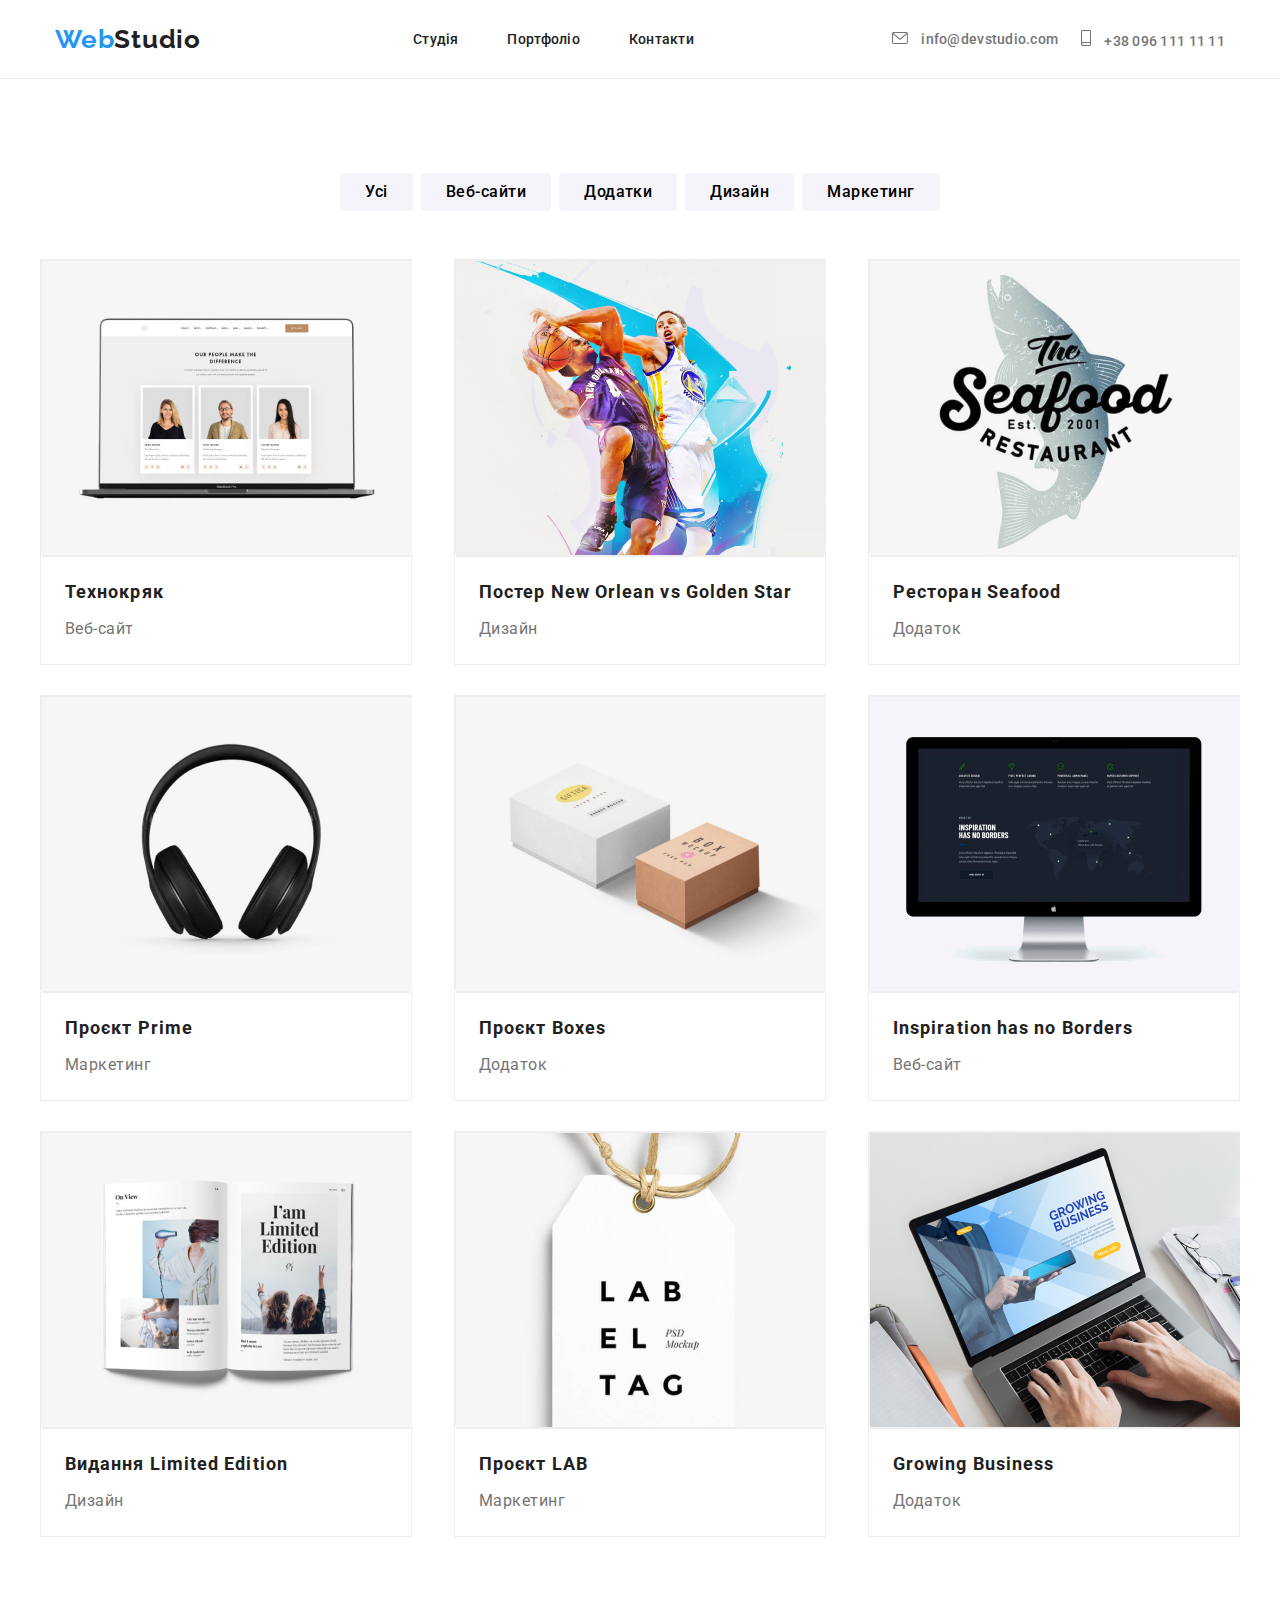
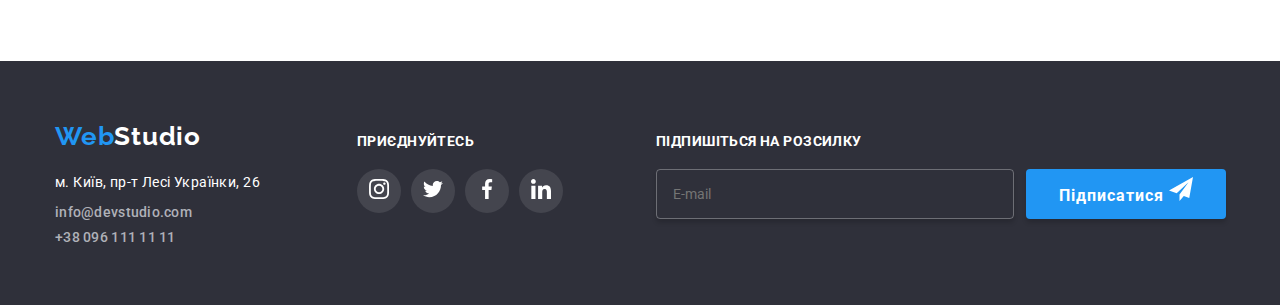
==== commit c1f188ad: "updated" ====
--- a/portfolio.html
+++ b/portfolio.html
@@ -18,128 +18,53 @@
     <link rel="stylesheet" href="./css/portfolio.min.css" />
   </head>
   <body>
-    <div class="container">
-      <header class="header">
-        <div class="header-wrapper">
-          <div class="header-wrapper__left">
-            <a
-              class="logo-link animate__animated animate__bounce"
-              href="./index.html"
-              ><span class="logo-link__web">Web</span>Studio</a
-            >
-            <!-- menu -->
-            <button type="button" class="btn-open__menu" data-open-Menu>
-              <svg class="menu__svg-open">
-                <use href="./img/icons/symbol-defs.svg#icon-menu"></use>
-              </svg>
-            </button>
-            <div class="menu is-hidden">
-              <button type="button" class="menu__btn-close" data-close-Menu>
-                <svg class="menu__svg-close">
-                  <use
-                    href="./img/icons/symbol-defs.svg#icon-close-modal"
-                  ></use>
-                </svg>
-              </button>
-              <ul class="pages-list">
-                <li class="pages-list__item">
-                  <a href="./index.html" class="pages-list__link">Студія</a>
-                </li>
-                <li class="pages-list__item">
-                  <a href="./portfolio.html" class="pages-list__link"
-                    >Портфоліо</a
-                  >
-                </li>
-                <li class="pages-list__item">
-                  <a href="#" class="pages-list__link">Контакти</a>
-                </li>
-              </ul>
-              <ul class="contacts-list">
-                <li class="contacts-list__item">
-                  <a
-                    href="tel:+380961111111"
-                    class="contacts-list__link contacts-list__link--1"
-                    >+38 096 111 11 11</a
-                  >
-                </li>
-                <li class="contacts-list__item">
-                  <a
-                    href="mailto:info@devstudio.com"
-                    class="contacts-list__Link contacts-list__link--2"
-                    >info@devstudio.com</a
-                  >
-                </li>
-              </ul>
-              <ul class="socials-list">
-                <li class="socials-list__item">
-                  <a href="#" class="socials-list__link">Instagram</a>
-                </li>
-                <li class="socials-list__line">
-                  <svg class="line">
-                    <use href="./img/icons/symbol-defs.svg#icon-line"></use>
-                  </svg>
-                </li>
-                <li class="socials-list__item">
-                  <a href="#" class="socials-list__link">Twitter</a>
-                </li>
-                <li class="socials-list__line">
-                  <svg class="line">
-                    <use href="./img/icons/symbol-defs.svg#icon-line"></use>
-                  </svg>
-                </li>
-                <li class="socials-list__item">
-                  <a href="#" class="socials-list__link">Facebook</a>
-                </li>
-                <li class="socials-list__line">
-                  <svg class="line">
-                    <use href="./img/icons/symbol-defs.svg#icon-line"></use>
-                  </svg>
-                </li>
-                <li class="socials-list__item">
-                  <a href="#" class="socials-list__link">LinkedIn</a>
-                </li>
-              </ul>
-            </div>
-            <!-- end of menu -->
-            <nav class="navigation">
-              <ul class="nav-list">
-                <li class="nav-list__item">
-                  <a class="nav-list__link" href="./index.html"> Студія </a>
-                </li>
-                <li class="nav-list__item">
-                  <a class="nav-list__link" href="./portfolio.html">
-                    Портфоліо
-                  </a>
-                </li>
-                <li class="nav-list__item">
-                  <a class="nav-list__link" href="#"> Контакти </a>
-                </li>
-              </ul>
-            </nav>
-          </div>
-          <div class="header-wrapper__right">
-            <a
-              class="header-wrapper__contact-link"
-              href="mailto:info@devstudio.com"
-            >
-              <svg class="contact__icon contact__icon--1">
-                <use href="./img/icons/symbol-defs.svg#icon-envelope"></use>
-              </svg>
-              info@devstudio.com
-            </a>
-            <a class="header-wrapper__contact-link" href="tel:+380961111111">
-              <svg class="contact__icon contact__icon--2">
-                <use href="./img/icons/symbol-defs.svg#icon-smartphone"></use>
-              </svg>
-              +38 096 111 11 11</a
-            >
-          </div>
+    <div class="outer-container">
+    <header class="header">
+      <div class="inner-container">
+        <a
+          class="logo-link animate__animated animate__bounce"
+          href="./index.html"
+          ><span class="logo-link__web">Web</span>Studio</a
+        >
+        <button type="button" class="btn-open__menu" data-open-Menu>
+          <svg class="menu__svg-open">
+            <use href="./img/icons/symbol-defs.svg#icon-menu"></use>
+          </svg>
+        </button>
+        <nav class="navigation">
+          <ul class="nav-list">
+            <li class="nav-list__item">
+              <a class="nav-list__link" href="./index.html"> Студія </a>
+            </li>
+            <li class="nav-list__item">
+              <a class="nav-list__link" href="./portfolio.html"> Портфоліо </a>
+            </li>
+            <li class="nav-list__item">
+              <a class="nav-list__link" href="#"> Контакти </a>
+            </li>
+          </ul>
+        </nav>
+        <div class="inner-container__contacts">
+          <a
+            class="header-wrapper__contact-link"
+            href="mailto:info@devstudio.com"
+          >
+            <svg class="contact__icon contact__icon--1">
+              <use href="./img/icons/symbol-defs.svg#icon-envelope"></use>
+            </svg>
+            info@devstudio.com
+          </a>
+          <a class="header-wrapper__contact-link" href="tel:+380961111111">
+            <svg class="contact__icon contact__icon--2">
+              <use href="./img/icons/symbol-defs.svg#icon-smartphone"></use>
+            </svg>
+            +38 096 111 11 11</a
+          >
         </div>
-      </header>
-    </div>
-    <!--Main content-->
+      </div>
+    </header>
     <main>
-      <div class="main-wrapper">
+      <div class="inner-container">
         <div class="buttons-list">
           <button class="buttons-list__item" type="button">Усі</button>
           <button class="buttons-list__item" type="button">Веб-сайти</button>
@@ -289,8 +214,8 @@
                     <source
                       class="img"
                       srcset="
-                        imgport/tablet/prime.jpg 1x,
-                        imgport/tablet/prime@2x.jpg  2x
+                        imgport/tablet/prime.jpg    1x,
+                        imgport/tablet/prime@2x.jpg 2x
                       "
                       media="(min-width: 768px)"
                     />
@@ -525,101 +450,146 @@
             </li>
           </ul>
         </div>
+        </div>
+            <div class="menu is-hidden">
+          <button type="button" class="menu__btn-close" data-close-Menu>
+            <svg class="menu__svg-close">
+              <use href="./img/icons/symbol-defs.svg#icon-close-modal"></use>
+            </svg>
+          </button>
+          <ul class="pages-list">
+            <li class="pages-list__item">
+              <a href="./index.html" class="pages-list__link">Студія</a>
+            </li>
+            <li class="pages-list__item">
+              <a href="./portfolio.html" class="pages-list__link">Портфоліо</a>
+            </li>
+            <li class="pages-list__item">
+              <a href="#" class="pages-list__link">Контакти</a>
+            </li>
+          </ul>
+          <ul class="contacts-list">
+            <li class="contacts-list__item">
+              <a
+                href="tel:+380961111111"
+                class="contacts-list__link contacts-list__link--1"
+                >+38 096 111 11 11</a
+              >
+            </li>
+            <li class="contacts-list__item">
+              <a
+                href="mailto:info@devstudio.com"
+                class="contacts-list__Link contacts-list__link--2"
+                >info@devstudio.com</a
+              >
+            </li>
+          </ul>
+          <ul class="socials-list">
+            <li class="socials-list__item">
+              <a href="#" class="socials-list__link">Instagram</a>
+            </li>
+            <li class="socials-list__line">
+              <svg class="line">
+                <use href="./img/icons/symbol-defs.svg#icon-line"></use>
+              </svg>
+            </li>
+            <li class="socials-list__item">
+              <a href="#" class="socials-list__link">Twitter</a>
+            </li>
+            <li class="socials-list__line">
+              <svg class="line">
+                <use href="./img/icons/symbol-defs.svg#icon-line"></use>
+              </svg>
+            </li>
+            <li class="socials-list__item">
+              <a href="#" class="socials-list__link">Facebook</a>
+            </li>
+            <li class="socials-list__line">
+              <svg class="line">
+                <use href="./img/icons/symbol-defs.svg#icon-line"></use>
+              </svg>
+            </li>
+            <li class="socials-list__item">
+              <a href="#" class="socials-list__link">LinkedIn</a>
+            </li>
+          </ul>
+        </div>
+    </main>
+    <footer class="footer">
+      <div class="inner-container">
+        <section class="address">
+          <h2 class="visually-hidden">address</h2>
+          <a class="logo__link" href="./index.html"
+            ><span class="logo-link__web">Web</span>Studio</a
+          >
+          <address class="address__street">
+            <a href="#" class="address__city"
+              >м. Київ, пр-т Лесі Українки, 26</a
+            >
+            <a href="mailto:info@devstudio.com" class="address__link">
+              info@devstudio.com
+            </a>
+            <a href="tel:+380961111111" class="address__link">
+              +38 096 111 11 11
+            </a>
+          </address>
+        </section>
+        <section class="join">
+          <h2 class="join__title">приєднуйтесь</h2>
+          <ul class="footer-links-list">
+            <li class="footer-links-list__item">
+              <a href="#">
+                <svg class="footer-links-list__svg">
+                  <use href="./img/icons/symbol-defs.svg#icon-instagram"></use>
+                </svg>
+              </a>
+            </li>
+            <li class="footer-links-list__item">
+              <a href="#">
+                <svg class="footer-links-list__svg">
+                  <use href="./img/icons/symbol-defs.svg#icon-twitter"></use>
+                </svg>
+              </a>
+            </li>
+            <li class="footer-links-list__item">
+              <a href="#">
+                <svg class="footer-links-list__svg">
+                  <use href="./img/icons/symbol-defs.svg#icon-facebook"></use>
+                </svg>
+              </a>
+            </li>
+            <li class="footer-links-list__item">
+              <a href="#">
+                <svg class="footer-links-list__svg">
+                  <use href="./img/icons/symbol-defs.svg#icon-linkedin"></use>
+                </svg>
+              </a>
+            </li>
+          </ul>
+        </section>
+        <section class="telegram">
+          <form class="footer-form">
+            <label class="footer-form__label"
+              >Підпишіться на розсилку
+              <input
+                class="footer-form__input"
+                type="email"
+                required
+                placeholder="E-mail"
+              />
+            </label>
+            <button type="submit" class="footer-form__btn">
+              Підписатися
+              <svg class="footer-form__icon">
+                <use
+                  href="./img/icons/symbol-defs.svg#icon-telegram-modal"
+                ></use>
+              </svg>
+            </button>
+          </form>
+        </section>
       </div>
-    </main>
-    <!--Футер-->
-    <div class="container">
-      <footer class="footer">
-        <div class="footer-wrapper">
-          <section class="address">
-            <h2 class="visually-hidden">address</h2>
-            <div class="footer-wrapper__left">
-              <!--logo-->
-              <nav class="logo">
-                <a class="logo__link" href="./index.html"
-                  ><span class="logo-link__web">Web</span>Studio</a
-                >
-              </nav>
-              <!--Aдреса-->
-              <address class="footer-wrapper__street">
-                м. Київ, пр-т Лесі Українки, 26
-              </address>
-              <!--Контактні дані-->
-              <ul class="footer-contact-list">
-                <li>
-                  <a
-                    href="mailto:info@devstudio.com"
-                    class="footer-contact-list__link"
-                  >
-                    info@devstudio.com
-                  </a>
-                </li>
-                <li class="footer-contact-list__item">
-                  <a href="tel:+380961111111" class="footer-contact-list__link">
-                    +38 096 111 11 11
-                  </a>
-                </li>
-              </ul>
-            </div>
-          </section>
-          <section class="join">
-            <h2 class="join__title">приєднуйтесь</h2>
-            <ul class="footer-links-list">
-              <li class="footer-links-list__item">
-                <a href="#">
-                  <svg class="footer-links-list__svg">
-                    <use
-                      href="./img/icons/symbol-defs.svg#icon-instagram"
-                    ></use>
-                  </svg>
-                </a>
-              </li>
-              <li class="footer-links-list__item">
-                <a href="#">
-                  <svg class="footer-links-list__svg">
-                    <use href="./img/icons/symbol-defs.svg#icon-twitter"></use>
-                  </svg>
-                </a>
-              </li>
-              <li class="footer-links-list__item">
-                <a href="#">
-                  <svg class="footer-links-list__svg">
-                    <use href="./img/icons/symbol-defs.svg#icon-facebook"></use>
-                  </svg>
-                </a>
-              </li>
-              <li class="footer-links-list__item">
-                <a href="#">
-                  <svg class="footer-links-list__svg">
-                    <use href="./img/icons/symbol-defs.svg#icon-linkedin"></use>
-                  </svg>
-                </a>
-              </li>
-            </ul>
-          </section>
-          <section class="telegram">
-            <form class="footer-form">
-              <label class="footer-form__label"
-                >Підпишіться на розсилку
-                <input
-                  class="footer-form__input"
-                  type="email"
-                  required
-                  placeholder="E-mail"
-                />
-              </label>
-              <button type="submit" class="footer-form__btn">
-                Підписатися
-                <svg class="footer-form__icon">
-                  <use
-                    href="./img/icons/symbol-defs.svg#icon-telegram-modal"
-                  ></use>
-                </svg>
-              </button>
-            </form>
-          </section>
-        </div>
-      </footer>
+    </footer>
     </div>
     <script src="./js/mobile-menu.js"></script>
   </body>
--- a/css/portfolio.min.css
+++ b/css/portfolio.min.css
@@ -1 +1 @@
-.buttons-list button:focus,.buttons-list button:hover{background-color:#2196f3;color:#fff;transition:background-color 1s ease;cursor:pointer}.buttons-list__item{padding:6px 25px;border:none;border-radius:4px;background:#f5f4fa}.works-list__thumb>img,.overlay:hover{width:100%;height:100%}.works-list__thumb>img{-o-object-fit:cover;object-fit:cover;-o-object-position:center;object-position:center}.footer-links-list,.works-list,.socials-list,.nav-list,.header .inner-container__contacts,.header .inner-container{display:flex;justify-content:space-between}.footer-links-list__item{display:flex;align-items:center;justify-content:center}.join,.footer-wrapper__left,.contacts-list,.pages-list{display:flex;flex-direction:column}.visually-hidden{position:absolute !important;clip:rect(1px 1px 1px 1px);clip:rect(1px, 1px, 1px, 1px);padding:0 !important;border:0 !important;height:1px !important;width:1px !important;overflow:hidden}.is-hidden{opacity:0;visibility:hidden;pointer-events:none}body{font-family:"Roboto",sans-serif;font-style:normal}h1,h3,p,h2,ul{margin:0;padding:0}li{list-style-type:none}.outer-container{max-width:1600px;min-width:320px;width:100%;margin:0 auto;background-color:#fff}.inner-container{max-width:1200px;min-width:320px;padding:0 15px;margin:0 auto;width:100%}@media screen and (max-width: 1199px){.inner-container{max-width:767px}}@media screen and (max-width: 767px){.inner-container{max-width:480px}}a{text-decoration:none}img,button{display:block}.header{border-bottom:1px solid #ececec;padding:24px 0}@media screen and (max-width: 1199px){.header{padding:21px 0}}@media screen and (max-width: 767px){.header{padding:10px 0}}.header .inner-container{align-items:center}.header .inner-container__contacts{width:333px;align-items:center;margin-left:74px}@media screen and (max-width: 1199px){.header .inner-container__contacts{display:flex;flex-direction:column;align-items:flex-start;max-width:141px;margin:0}}@media screen and (max-width: 767px){.header .inner-container__contacts{display:none}}.header .inner-container a:focus{color:#2196f3;transition:color 250ms ease-in}.contact__icon{margin-right:10px;fill:#757575}@media screen and (max-width: 1199px){.contact__icon{margin-right:8px}}.contact__icon--1{width:16px;height:12px}@media screen and (max-width: 1199px){.contact__icon--1{width:14px;height:10px}}.contact__icon--2{width:10px;height:16px}@media screen and (max-width: 1199px){.contact__icon--2{width:10px;height:14px}}.logo-link{font-family:"Raleway",sans-serif;font-size:26px;font-weight:700;letter-spacing:.03em;line-height:normal;text-decoration:none;text-transform:normal;text-align:left;color:#212121;margin:0 88px 0 0}@media screen and (max-width: 1199px){.logo-link{width:134px;margin:0;font-size:24px}}.logo-link__web{color:#2196f3}@media screen and (max-width: 1199px){.logo-link__web{width:54px}}.nav-list{font-size:14px;font-weight:500;letter-spacing:.02em;line-height:normal;text-decoration:none;text-transform:normal;text-align:left;width:281px}@media screen and (max-width: 767px){.nav-list{display:none}}.nav-list__item{position:relative}.nav-list__link{text-decoration:none;color:#212121}.nav-list a:hover{color:#2196f3}.nav-list__item::after{position:absolute;top:44px;left:0;content:"";width:100%;height:4px;border-radius:2px;background-color:#2196f3;transform:scaleX(0);transition:transform .5s;transform-origin:right}.nav-list__item:hover::after{transform:scaleX(1);transform-origin:left}.header-wrapper__contact-link{font-size:14px;font-weight:500;letter-spacing:.02em;line-height:normal;text-decoration:none;text-transform:normal;text-align:left;color:#757575}@media screen and (max-width: 1199px){.header-wrapper__contact-link{width:145px;letter-spacing:.24px;font-size:12px}}.header-wrapper__contact-link:hover .contact__icon--1,.header-wrapper__contact-link:focus .contact__icon--1{fill:#2196f3;transition:fill 250ms ease-in}.header-wrapper__contact-link:hover .contact__icon--2,.header-wrapper__contact-link:focus .contact__icon--2{fill:#2196f3;transition:fill 250ms ease-in}.header-wrapper__contact-link:hover{color:#2196f3;transition:color 250ms ease-in}@media screen and (max-width: 1199px){.header-wrapper__contact-link:nth-child(2){margin-top:12px}}.btn-open__menu{display:none}@media screen and (max-width: 767px){.btn-open__menu{display:block;border:none;background-color:rgba(0,0,0,0)}}.menu__svg-open{display:none}@media screen and (max-width: 767px){.menu__svg-open{display:block;width:40px;height:40px}}.menu{position:fixed;top:0;right:0;z-index:101;width:100%;height:100%;min-width:320px;background-color:#fff;overflow:auto;padding:48px 40px}.menu__btn-close{position:absolute;top:10px;right:15px;width:40px;height:40px;border:none;background-color:rgba(0,0,0,0);cursor:pointer}.menu__btn-close:hover .menu__svg-close{fill:#2196f3}.menu__svg-close{width:19px;height:19px;fill:#212121}.pages-list{gap:35px;margin-bottom:302px}.pages-list__link{font-size:40px;font-weight:500;letter-spacing:.8px;line-height:normal;text-decoration:none;text-transform:normal;text-align:center;color:#212121}.pages-list__link:hover{color:#2196f3}.contacts-list{gap:32px}.contacts-list__link--1{font-size:34px;font-weight:500;letter-spacing:.68px;line-height:normal;text-decoration:none;text-transform:normal;text-align:center;color:#2196f3}.contacts-list__link--2{font-size:24px;font-weight:500;letter-spacing:.48px;line-height:normal;text-decoration:none;text-transform:normal;text-align:center;color:#757575}.contacts-list__link--2:hover{color:#2196f3}.socials-list{margin-top:64px}.socials-list__link{font-size:18px;font-weight:500;letter-spacing:.36px;line-height:1.22;text-decoration:none;text-transform:normal;text-align:center;color:#2196f3}.line{width:1px;height:22px;background-color:rgba(33,33,33,.2)}.buttons-list{display:flex;gap:8px;color:#212121;margin-bottom:48px;justify-content:center}@media screen and (max-width: 1199px){.buttons-list{margin:0 97px 0 97px;flex-wrap:wrap;margin:0}}@media screen and (max-width: 767px){.buttons-list{justify-content:left}}.buttons-list__item{font-size:16px;font-weight:500;letter-spacing:.48px;line-height:1.62;text-decoration:none;text-transform:normal;text-align:center}@media screen and (max-width: 767px){.buttons-list__item:nth-child(-n+3){margin-bottom:15px}}.overlay:hover{background-color:rgba(33,150,243,.9);position:absolute;top:0;cursor:pointer;transition:background-color 1s ease}.main-wrapper{width:1200px;margin:0 auto;background-color:#fff;padding:94px 0}@media screen and (max-width: 1199px){.main-wrapper{padding:60px 15px;width:768px}}@media screen and (max-width: 767px){.main-wrapper{width:480px}}.projects{width:1200px}@media screen and (max-width: 1199px){.projects{width:768px}}@media screen and (max-width: 767px){.projects{width:480px}}.projects li{list-style-type:none}.projects div{box-sizing:border-box;background:#fff;border:1px solid #eee}.works-list{flex-wrap:wrap;margin:48px auto 0 auto}@media screen and (max-width: 1199px){.works-list{margin-top:30px}}@media screen and (max-width: 767px){.works-list{margin-top:40px}}.works-list__div{margin-bottom:30px}.works-list__div--9{margin-bottom:0}.works-list__div:hover .overlay{cursor:pointer;opacity:1}.overlay:hover .works-list__text{opacity:1}.works-list__name{font-size:18px;font-weight:700;letter-spacing:.06em;line-height:36px;text-decoration:none;text-transform:normal;text-align:left;margin:20px 24px 4px 24px;color:#212121}.works-list__text{font-size:18px;font-weight:400;letter-spacing:.54px;line-height:1.55;text-decoration:none;text-transform:normal;text-align:left;color:#fff;font-family:"Roboto";position:absolute;opacity:0;top:63px;bottom:63px;left:24px;right:24px}.works-list__type{font-size:16px;font-weight:400;letter-spacing:.03em;line-height:30px;text-decoration:none;text-transform:normal;text-align:left;margin:4px 24px 20px 24px;color:#757575}.works-list__thumb{position:relative}.works-list__thumb{width:370px;height:294px}@media screen and (max-width: 1199px){.works-list__thumb{width:354px}}@media screen and (max-width: 767px){.works-list__thumb{width:450px}}.works-list__thumb>img{display:block}@media screen and (min-width: 768px)and (max-width: 1199px){.works-list__type--1{margin:4px 24px 56px 24px}.works-list__name--2{width:306px}}.footer{background-color:#2f303a;padding:60px 215px}@media screen and (max-width: 1199px){.footer{max-width:768px;display:flex;flex-wrap:wrap;padding:60px 0}}@media screen and (max-width: 767px){.footer{max-width:480px}}.footer-wrapper{display:flex;width:1200px;margin:0 auto}@media screen and (max-width: 1199px){.footer-wrapper{width:768px;flex-wrap:wrap}}@media screen and (max-width: 767px){.footer-wrapper{width:480px}}.footer-wrapper__left{width:232px}.footer-wrapper__left a:hover{color:#2196f3;transition:color 500ms ease-out}.footer-wrapper__left a:focus{color:#2196f3;transition:color 500ms ease-out}.footer-wrapper a:focus{color:#2196f3;transition:color 500ms ease-out}.footer-wrapper__street{font-size:14px;font-weight:400;letter-spacing:.03em;line-height:1.71;text-decoration:none;text-transform:normal;text-align:left;margin-top:20px;margin-bottom:9px;font-style:normal;color:#fff}.logo__link{font-family:"Raleway",sans-serif;font-size:26px;font-weight:700;letter-spacing:.03em;line-height:normal;text-decoration:none;text-transform:normal;text-align:left;color:#fff}@media screen and (max-width: 1199px){.logo__link{width:154px;font-size:24px}}.footer-contact-list{font-size:14px;font-weight:500;letter-spacing:.02em;line-height:normal;text-decoration:none;text-transform:normal;text-align:left}.footer-contact-list__link{text-decoration:none;color:#afb1b8}@media screen and (max-width: 1199px){.footer-contact-list__link{font-size:14px;font-weight:400;letter-spacing:.02em;line-height:normal;text-decoration:none;text-transform:normal;text-align:center;margin-left:39px}}.footer-contact-list__item{margin-top:9px}.join{margin-left:70px;padding-top:12px}@media screen and (max-width: 1199px){.join{margin-left:0;padding:0}}@media screen and (max-width: 767px){.join{margin:60px 137px 0}}.join__title{color:#fff;font-size:14px;font-weight:700;letter-spacing:.42px;line-height:normal;text-decoration:none;text-transform:uppercase;text-align:left;margin-bottom:20px}@media screen and (max-width: 1199px){.join__title{margin-top:12px;margin-left:46px}}.footer-links-list{width:206px}.footer-links-list__item{width:44px;height:44px;border-radius:50%;background-color:rgba(255,255,255,.1)}.footer-links-list__item:hover{border-radius:50%;background-color:#2196f3;transition:background-color 1s ease}.footer-links-list__item:focus{border-radius:50%;background-color:#2196f3;transition:background-color 1s ease}.footer-links-list__svg{width:20px;height:20px;fill:#fff}.telegram{padding-top:12px;width:570px}@media screen and (max-width: 1199px){.telegram{width:450px;margin-left:166px}}@media screen and (max-width: 767px){.telegram{margin-left:15px}}.footer-form{display:flex;align-items:flex-end;position:relative;left:93px}@media screen and (max-width: 1199px){.footer-form{flex-direction:column;align-items:center;gap:20px;position:static}}.footer-form__input{width:358px;height:50px;border-radius:4px;border:1px solid rgba(255,255,255,.3);background:rgba(33,150,243,0);box-shadow:0px 4px 4px 0px rgba(0,0,0,.15);padding-left:16px;outline:none;color:#fff;cursor:pointer;margin-top:20px;margin-right:12px}.footer-form__label{display:block;font-size:14px;font-weight:700;letter-spacing:.42px;line-height:normal;text-decoration:none;text-transform:uppercase;text-align:left;color:#fff}@media screen and (max-width: 1199px){.footer-form__label{text-align:center;margin-top:60px}}.footer-form__icon{width:24px;height:24px;fill:#fff}.footer-form__btn{font-size:16px;font-weight:700;letter-spacing:.96px;line-height:30px;text-decoration:none;text-transform:normal;text-align:center;width:200px;height:50px;border-radius:4px;background:#2196f3;box-shadow:0px 4px 4px 0px rgba(0,0,0,.15);border:none;color:#fff;position:absolute;left:370px;animation:back 10s linear 500ms infinite}@media screen and (max-width: 1199px){.footer-form__btn{position:static}}@keyframes back{0%{background-color:red}25%{background-color:green}50%{background-color:#000}75%{background-color:purple}100%{background-color:#2196f3}}@media screen and (max-width: 1199px){.address{margin:0 124px;text-align:center}}/*# sourceMappingURL=portfolio.min.css.map */+.buttons-list button:focus,.buttons-list button:hover{background-color:#2196f3;color:#fff;transition:background-color 1s ease;cursor:pointer}.buttons-list__item{padding:6px 25px;border:none;border-radius:4px;background:#f5f4fa}.works-list__thumb>img,.overlay:hover{width:100%;height:100%}.works-list__thumb>img{-o-object-fit:cover;object-fit:cover;-o-object-position:center;object-position:center}.footer-links-list,.works-list,.socials-list,.nav-list,.header .inner-container__contacts,.header .inner-container{display:flex;justify-content:space-between}.footer-links-list__item{display:flex;align-items:center;justify-content:center}.join,.contacts-list,.pages-list{display:flex;flex-direction:column}.visually-hidden{position:absolute !important;clip:rect(1px 1px 1px 1px);clip:rect(1px, 1px, 1px, 1px);padding:0 !important;border:0 !important;height:1px !important;width:1px !important;overflow:hidden}.is-hidden{opacity:0;visibility:hidden;pointer-events:none}body{font-family:"Roboto",sans-serif;font-style:normal}h1,h3,p,h2,ul{margin:0;padding:0}li{list-style-type:none}.outer-container{max-width:1600px;min-width:320px;width:100%;margin:0 auto;background-color:#fff}.inner-container{max-width:1200px;min-width:320px;padding:0 15px;margin:0 auto;width:100%}@media screen and (max-width: 1199px){.inner-container{max-width:767px}}@media screen and (max-width: 767px){.inner-container{max-width:480px}}a{text-decoration:none}img,button{display:block}.header{border-bottom:1px solid #ececec;padding:24px 0}@media screen and (max-width: 1199px){.header{padding:21px 0}}@media screen and (max-width: 767px){.header{padding:10px 0}}.header .inner-container{align-items:center}.header .inner-container__contacts{width:333px;align-items:center;margin-left:74px}@media screen and (max-width: 1199px){.header .inner-container__contacts{display:flex;flex-direction:column;align-items:flex-start;max-width:141px;margin:0}}@media screen and (max-width: 767px){.header .inner-container__contacts{display:none}}.header .inner-container a:focus{color:#2196f3;transition:color 250ms ease-in}.contact__icon{margin-right:10px;fill:#757575}@media screen and (max-width: 1199px){.contact__icon{margin-right:8px}}.contact__icon--1{width:16px;height:12px}@media screen and (max-width: 1199px){.contact__icon--1{width:14px;height:10px}}.contact__icon--2{width:10px;height:16px}@media screen and (max-width: 1199px){.contact__icon--2{width:10px;height:14px}}.logo-link{font-family:"Raleway",sans-serif;font-size:26px;font-weight:700;letter-spacing:.03em;line-height:normal;text-decoration:none;text-transform:none;text-align:left;color:#212121;margin:0 88px 0 0}@media screen and (max-width: 1199px){.logo-link{width:134px;margin:0;font-size:24px}}.logo-link__web{color:#2196f3}@media screen and (max-width: 1199px){.logo-link__web{width:54px}}@media screen and (max-width: 767px){.navigation{display:none}}.nav-list{font-size:14px;font-weight:500;letter-spacing:.02em;line-height:normal;text-decoration:none;text-transform:none;text-align:left;width:281px}@media screen and (max-width: 767px){.nav-list{display:none}}.nav-list__item{position:relative}.nav-list__link{text-decoration:none;color:#212121}.nav-list a:hover{color:#2196f3}.nav-list__item::after{position:absolute;top:44px;left:0;content:"";width:100%;height:4px;border-radius:2px;background-color:#2196f3;transform:scaleX(0);transition:transform .5s;transform-origin:right}.nav-list__item:hover::after{transform:scaleX(1);transform-origin:left}.header-wrapper__contact-link{font-size:14px;font-weight:500;letter-spacing:.02em;line-height:normal;text-decoration:none;text-transform:none;text-align:left;color:#757575}@media screen and (max-width: 1199px){.header-wrapper__contact-link{width:145px;letter-spacing:.24px;font-size:12px}}.header-wrapper__contact-link:hover .contact__icon--1,.header-wrapper__contact-link:focus .contact__icon--1{fill:#2196f3;transition:fill 250ms ease-in}.header-wrapper__contact-link:hover .contact__icon--2,.header-wrapper__contact-link:focus .contact__icon--2{fill:#2196f3;transition:fill 250ms ease-in}.header-wrapper__contact-link:hover{color:#2196f3;transition:color 250ms ease-in}@media screen and (max-width: 1199px){.header-wrapper__contact-link:nth-child(2){margin-top:12px}}.btn-open__menu{display:none}@media screen and (max-width: 767px){.btn-open__menu{display:block;border:none;background-color:rgba(0,0,0,0)}}.menu__svg-open{display:none}@media screen and (max-width: 767px){.menu__svg-open{display:block;width:40px;height:40px}}.menu{position:fixed;top:0;right:0;z-index:101;width:100%;height:100%;min-width:320px;background-color:#fff;overflow:auto;padding:48px 40px}.menu__btn-close{position:absolute;top:10px;right:15px;width:40px;height:40px;border:none;background-color:rgba(0,0,0,0);cursor:pointer}.menu__btn-close:hover .menu__svg-close{fill:#2196f3}.menu__svg-close{width:19px;height:19px;fill:#212121}.pages-list{gap:35px;margin-bottom:302px}.pages-list__link{font-size:40px;font-weight:500;letter-spacing:.8px;line-height:normal;text-decoration:none;text-transform:none;text-align:center;color:#212121}.pages-list__link:hover{color:#2196f3}.contacts-list{gap:32px}.contacts-list__link--1{font-size:34px;font-weight:500;letter-spacing:.68px;line-height:normal;text-decoration:none;text-transform:none;text-align:center;color:#2196f3}.contacts-list__link--2{font-size:24px;font-weight:500;letter-spacing:.48px;line-height:normal;text-decoration:none;text-transform:none;text-align:center;color:#757575}.contacts-list__link--2:hover{color:#2196f3}.socials-list{margin-top:64px}.socials-list__link{font-size:18px;font-weight:500;letter-spacing:.36px;line-height:1.22;text-decoration:none;text-transform:none;text-align:center;color:#2196f3}.line{width:1px;height:22px;background-color:rgba(33,33,33,.2)}.buttons-list{display:flex;gap:8px;color:#212121;margin-bottom:48px;justify-content:center}@media screen and (max-width: 1199px){.buttons-list{flex-wrap:wrap}}@media screen and (max-width: 767px){.buttons-list{justify-content:left}}.buttons-list__item{font-size:16px;font-weight:500;letter-spacing:.48px;line-height:1.62;text-decoration:none;text-transform:none;text-align:center}@media screen and (max-width: 767px){.buttons-list__item:nth-child(-n+3){margin-bottom:15px}}main .inner-container{padding:94px 0}@media screen and (max-width: 1199px){main .inner-container{padding:60px 15px}}.overlay:hover{background-color:rgba(33,150,243,.9);position:absolute;top:0;cursor:pointer;transition:background-color 1s ease}.projects li{list-style-type:none}.projects div{box-sizing:border-box;background:#fff;border:1px solid #eee}.works-list{flex-wrap:wrap;margin:48px auto 0 auto}@media screen and (max-width: 1199px){.works-list{margin-top:30px}}@media screen and (max-width: 767px){.works-list{margin-top:40px}}.works-list__div{margin-bottom:30px}.works-list__div--9{margin-bottom:0}.works-list__div:hover .overlay{cursor:pointer;opacity:1}.overlay:hover .works-list__text{opacity:1}.works-list__name{font-size:18px;font-weight:700;letter-spacing:.06em;line-height:36px;text-decoration:none;text-transform:none;text-align:left;margin:20px 24px 4px 24px;color:#212121}.works-list__text{font-size:18px;font-weight:400;letter-spacing:.54px;line-height:1.55;text-decoration:none;text-transform:none;text-align:left;color:#fff;font-family:"Roboto";position:absolute;opacity:0;top:63px;bottom:63px;left:24px;right:24px}.works-list__type{font-size:16px;font-weight:400;letter-spacing:.03em;line-height:30px;text-decoration:none;text-transform:none;text-align:left;margin:4px 24px 20px 24px;color:#757575}.works-list__thumb{position:relative}.works-list__thumb{width:370px;height:294px}@media screen and (max-width: 1199px){.works-list__thumb{width:354px}}@media screen and (max-width: 767px){.works-list__thumb{width:450px}}.works-list__thumb>img{display:block}@media screen and (min-width: 768px)and (max-width: 1199px){.works-list__type--1{margin:4px 24px 56px 24px}.works-list__name--2{max-width:306px;width:100%}}.footer{background-color:#2f303a;padding:60px 0}.footer .inner-container{display:flex}@media screen and (max-width: 1199px){.footer .inner-container{flex-wrap:wrap;justify-content:space-around;align-items:baseline;gap:60px}}.address{width:232px;margin-right:70px}@media screen and (max-width: 1199px){.address{text-align:center;margin-right:0}}.address__street{display:flex;flex-direction:column;gap:9px}@media screen and (max-width: 1199px){.address__street{justify-content:center;align-items:center;gap:8px}}.address__city{font-size:14px;font-weight:400;letter-spacing:.03em;line-height:1.71;text-decoration:none;text-transform:none;text-align:left;margin-top:20px;font-style:normal;color:#fff}.address__city:hover,.address__city:focus{color:#2196f3;transition:color 500ms ease-out}.address__link{font-size:14px;font-weight:500;letter-spacing:.02em;line-height:normal;text-decoration:none;text-transform:none;text-align:left;text-decoration:none;color:#afb1b8;font-style:normal}.address__link:hover,.address__link:focus{color:#2196f3;transition:color 500ms ease-out}@media screen and (max-width: 1199px){.address__link{font-size:14px;font-weight:400;letter-spacing:.02em;line-height:normal;text-decoration:none;text-transform:none;text-align:center}}.logo__link{font-family:"Raleway",sans-serif;font-size:26px;font-weight:700;letter-spacing:.03em;line-height:normal;text-decoration:none;text-transform:none;text-align:left;color:#fff}@media screen and (max-width: 1199px){.logo__link{font-size:24px}}.join{padding-top:12px}@media screen and (max-width: 1199px){.join{padding:0;justify-content:center;align-items:center}}.join__title{color:#fff;font-size:14px;font-weight:700;letter-spacing:.42px;line-height:normal;text-decoration:none;text-transform:uppercase;text-align:left;margin-bottom:20px}.footer-links-list{width:206px}.footer-links-list__item{width:44px;height:44px;border-radius:50%;background-color:rgba(255,255,255,.1)}.footer-links-list__item:hover{border-radius:50%;background-color:#2196f3;transition:background-color 1s ease}.footer-links-list__item:focus{border-radius:50%;background-color:#2196f3;transition:background-color 1s ease}.footer-links-list__svg{width:20px;height:20px;fill:#fff}.telegram{max-width:570px;width:100%;padding-top:12px}@media screen and (max-width: 1199px){.telegram{max-width:450px}}.footer-form{display:flex;align-items:flex-end;position:relative;left:93px}@media screen and (max-width: 1199px){.footer-form{flex-direction:column;align-items:center;gap:20px;position:static}}.footer-form__input{max-width:358px;width:100%;height:50px;border-radius:4px;border:1px solid rgba(255,255,255,.3);background:rgba(33,150,243,0);box-shadow:0px 4px 4px 0px rgba(0,0,0,.15);padding-left:16px;outline:none;color:#fff;cursor:pointer;margin-top:20px;margin-right:12px}@media screen and (max-width: 1199px){.footer-form__input{max-width:450px}}@media screen and (max-width: 451px){.footer-form__input{max-width:320px}}.footer-form__label{display:block;font-size:14px;font-weight:700;letter-spacing:.42px;line-height:normal;text-decoration:none;text-transform:uppercase;text-align:left;color:#fff}@media screen and (max-width: 1199px){.footer-form__label{text-align:center}}.footer-form__icon{width:24px;height:24px;fill:#fff}.footer-form__btn{font-size:16px;font-weight:700;letter-spacing:.96px;line-height:30px;text-decoration:none;text-transform:none;text-align:center;width:200px;height:50px;border-radius:4px;background:#2196f3;box-shadow:0px 4px 4px 0px rgba(0,0,0,.15);border:none;color:#fff;position:absolute;left:370px;animation:back 10s linear 500ms infinite}@media screen and (max-width: 1199px){.footer-form__btn{position:static}}@keyframes back{0%{background-color:red}25%{background-color:green}50%{background-color:#000}75%{background-color:purple}100%{background-color:#2196f3}}/*# sourceMappingURL=portfolio.min.css.map */